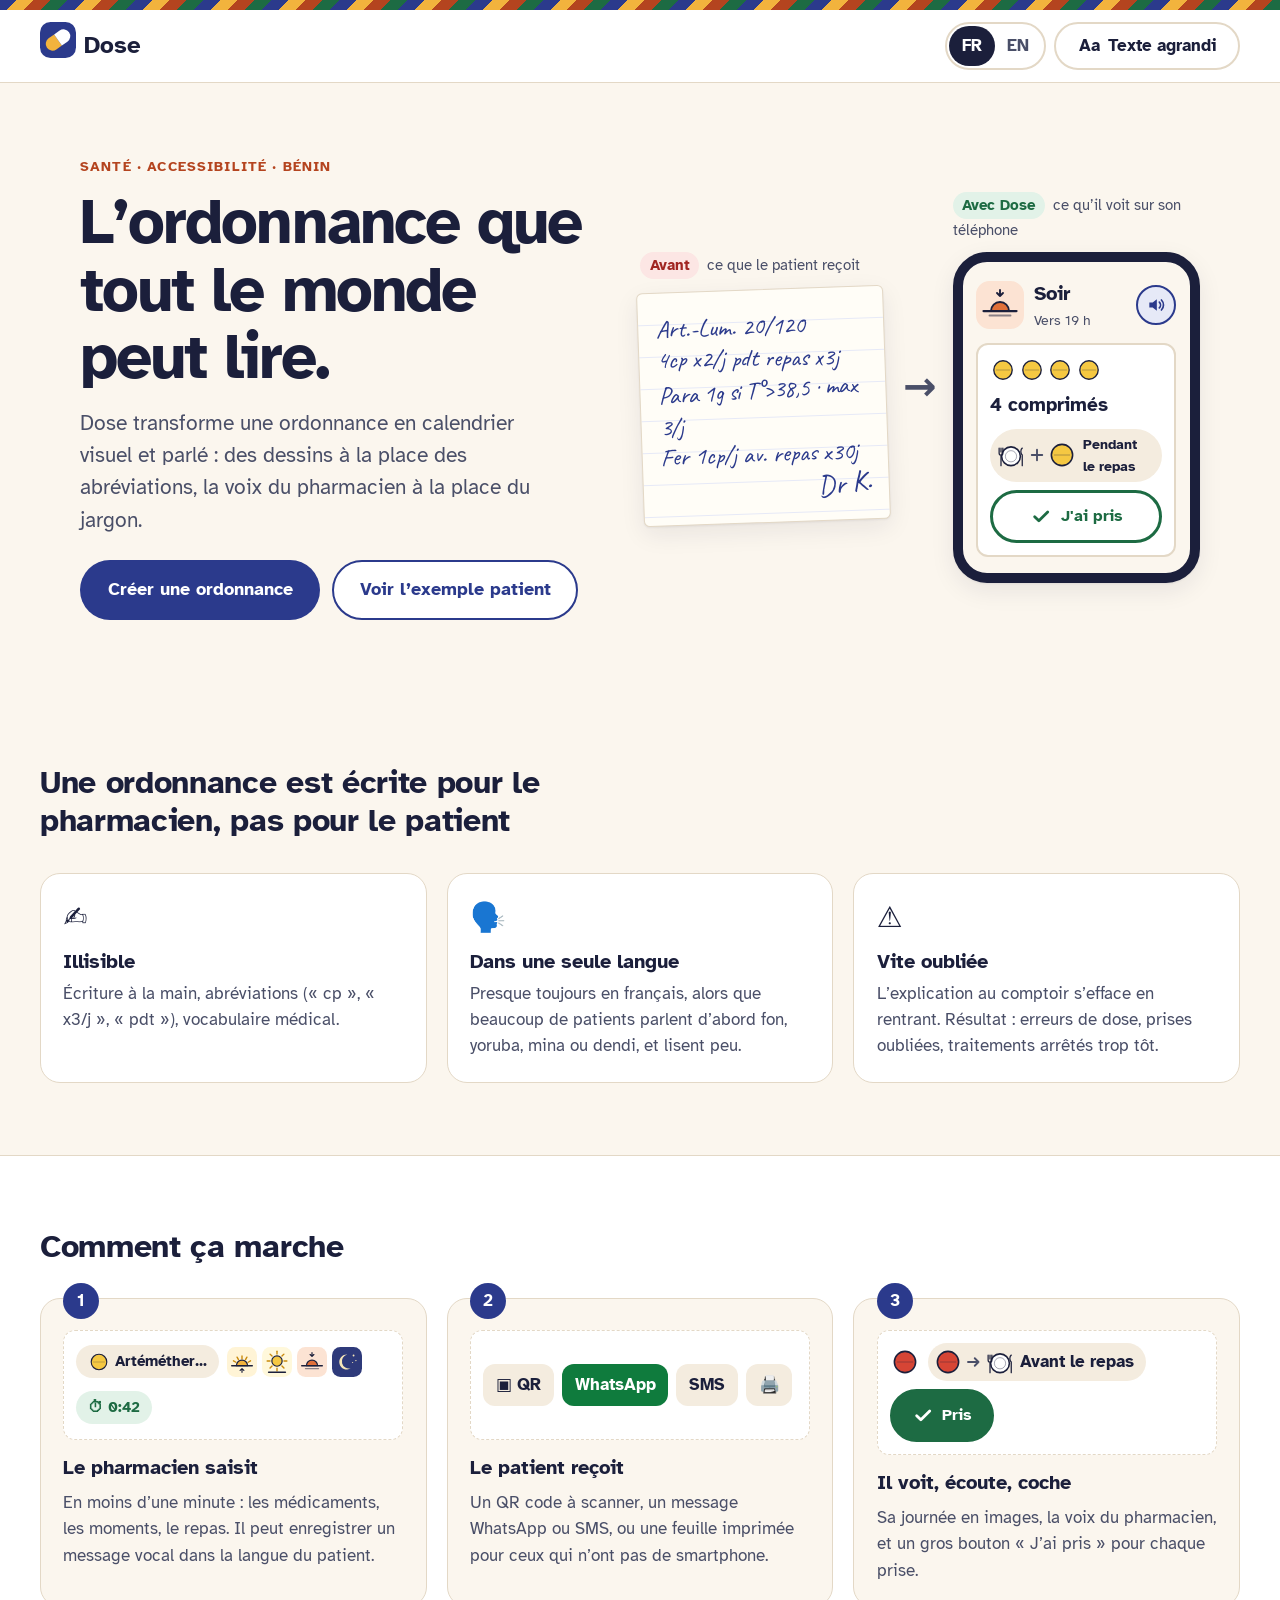
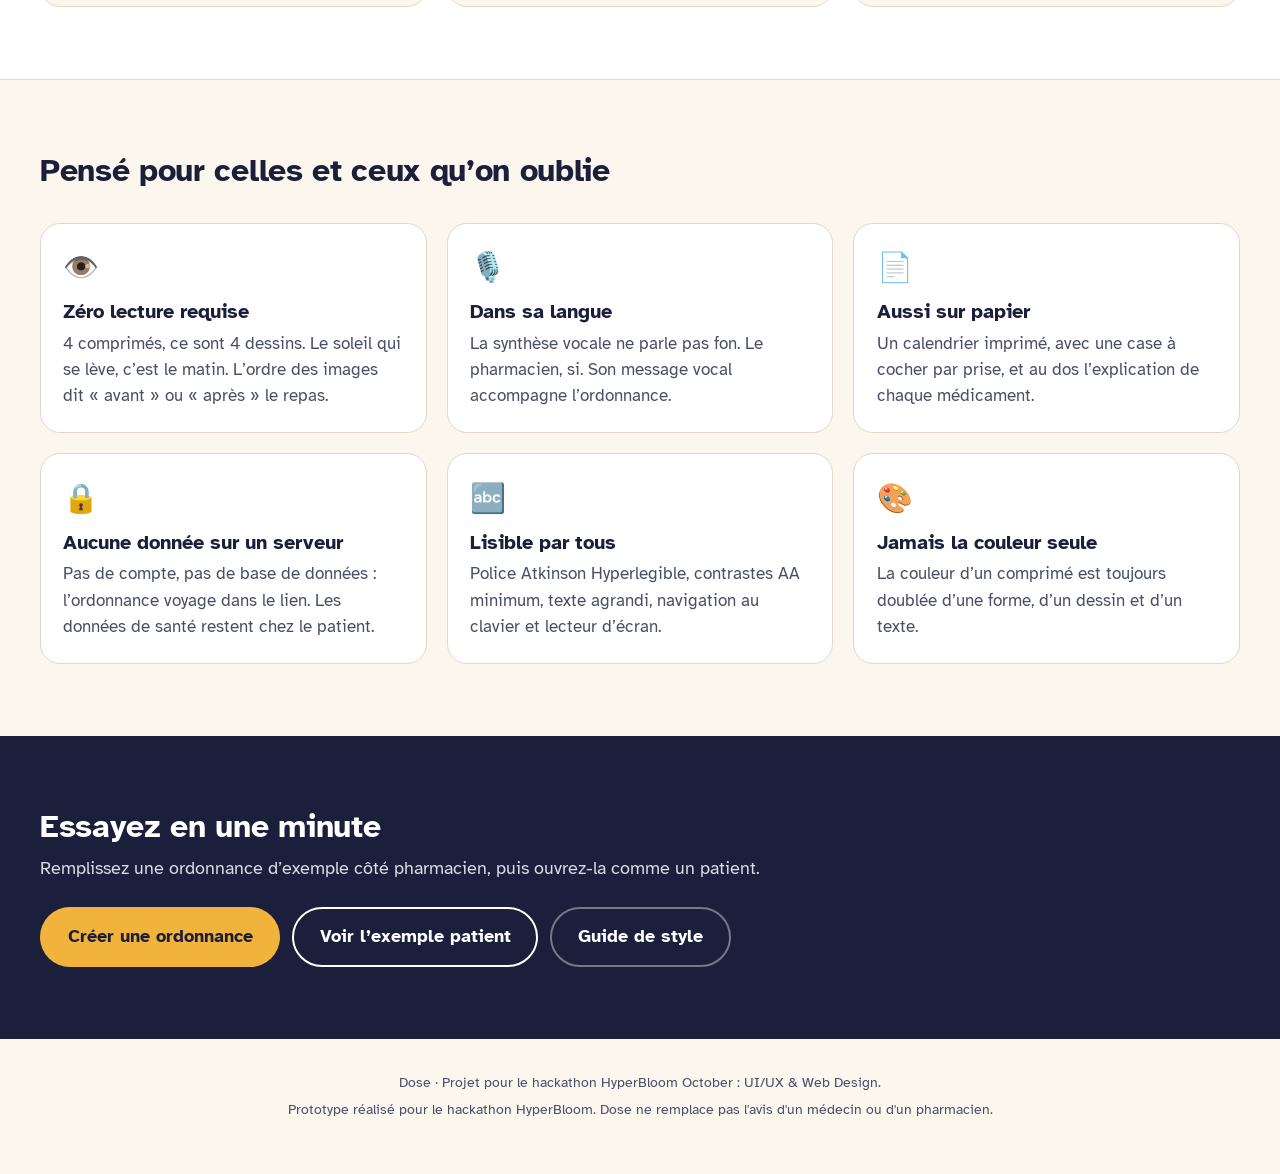
==== index.html @ 03ed873c "Ajoute la feuille papier et la page d'accueil - Feuille A4 paysage : calendrier par moment, une case" ====
<!doctype html>
<html lang="fr">
<head>
  <meta charset="utf-8">
  <meta name="viewport" content="width=device-width, initial-scale=1">
  <title>Dose · L'ordonnance que tout le monde peut lire</title>
  <meta name="description" content="Dose transforme une ordonnance en calendrier visuel et parlé, pour les patients qui lisent peu ou pas le français.">
  <meta property="og:title" content="Dose · L'ordonnance que tout le monde peut lire">
  <meta property="og:description" content="Des images à la place des abréviations, la voix du pharmacien à la place du jargon.">
  <link rel="icon" href="assets/img/favicon.svg" type="image/svg+xml">
  <link rel="preconnect" href="https://fonts.googleapis.com">
  <link rel="preconnect" href="https://fonts.gstatic.com" crossorigin>
  <link href="https://fonts.googleapis.com/css2?family=Atkinson+Hyperlegible:ital,wght@0,400;0,700;1,400&family=Caveat:wght@500&display=swap" rel="stylesheet">
  <link rel="stylesheet" href="assets/css/dose.css">
</head>
<body class="landing">
  <a class="skip-link" href="#main" data-i18n="a11y.skip">Aller au contenu</a>
  <div class="kente" aria-hidden="true"></div>
  <header class="site-header">
    <a class="brand" href="index.html" data-i18n-attr="aria-label:a11y.home"><span data-logo></span><span>Dose</span></a>
    <div class="header-tools" role="group" data-i18n-attr="aria-label:a11y.prefs">
      <div class="segmented" role="group" data-i18n-attr="aria-label:a11y.lang">
        <button type="button" data-set-lang="fr" aria-pressed="true" lang="fr" aria-label="Français">FR</button>
        <button type="button" data-set-lang="en" aria-pressed="false" lang="en" aria-label="English">EN</button>
      </div>
      <button type="button" class="btn btn-ghost" data-action="bigtext" aria-pressed="false">
        <span aria-hidden="true">Aa</span> <span class="hide-sm" data-i18n="a11y.bigtext">Texte agrandi</span>
      </button>
    </div>
  </header>

  <main id="main" tabindex="-1">
    <!-- Hero -->
    <section class="hero">
      <div class="hero-text">
        <p class="eyebrow" data-i18n="l.eyebrow"></p>
        <h1 data-i18n="l.title"></h1>
        <p class="hero-lead" data-i18n="l.lead"></p>
        <div class="cta-row">
          <a class="btn btn-primary btn-lg" href="pharmacien.html" data-i18n="l.ctaPharma"></a>
          <a class="btn btn-secondary btn-lg" href="patient.html" data-i18n="l.ctaPatient"></a>
        </div>
      </div>

      <div class="before-after">
        <figure class="ba ba-before">
          <figcaption><span class="ba-tag ba-tag-before" data-i18n="l.before"></span> <span data-i18n="l.beforeCap"></span></figcaption>
          <div class="scrawl" role="img" data-i18n-attr="aria-label:l.scrawlAlt">
            <p class="hand" aria-hidden="true">
              <span>Art.-Lum. 20/120</span>
              <span>4cp x2/j pdt repas x3j</span>
              <span>Para 1g si T°&gt;38,5 · max 3/j</span>
              <span>Fer 1cp/j av. repas x30j</span>
              <span class="sig">Dr K.</span>
            </p>
          </div>
        </figure>
        <span class="ba-arrow" aria-hidden="true">→</span>
        <figure class="ba ba-after">
          <figcaption><span class="ba-tag ba-tag-after" data-i18n="l.after"></span> <span data-i18n="l.afterCap"></span></figcaption>
          <div class="mini-phone" id="mini-card"></div>
        </figure>
      </div>
    </section>

    <!-- Problème -->
    <section class="band" aria-labelledby="problem-title">
      <div class="band-inner">
        <h2 id="problem-title" data-i18n="l.problemTitle"></h2>
        <div class="cards3">
          <article class="feature">
            <span class="feature-icon" aria-hidden="true">✍️</span>
            <h3 data-i18n="l.p1t"></h3><p data-i18n="l.p1"></p>
          </article>
          <article class="feature">
            <span class="feature-icon" aria-hidden="true">🗣️</span>
            <h3 data-i18n="l.p2t"></h3><p data-i18n="l.p2"></p>
          </article>
          <article class="feature">
            <span class="feature-icon" aria-hidden="true">⚠️</span>
            <h3 data-i18n="l.p3t"></h3><p data-i18n="l.p3"></p>
          </article>
        </div>
      </div>
    </section>

    <!-- Comment ça marche -->
    <section class="band band-alt" aria-labelledby="how-title">
      <div class="band-inner">
        <h2 id="how-title" data-i18n="l.howTitle"></h2>
        <ol class="steps">
          <li class="step">
            <span class="step-badge" aria-hidden="true">1</span>
            <div class="step-visual" id="step1" aria-hidden="true"></div>
            <h3 data-i18n="l.s1t"></h3><p data-i18n="l.s1"></p>
          </li>
          <li class="step">
            <span class="step-badge" aria-hidden="true">2</span>
            <div class="step-visual step-channels" aria-hidden="true"><span>▣ QR</span><span>WhatsApp</span><span>SMS</span><span>🖨️</span></div>
            <h3 data-i18n="l.s2t"></h3><p data-i18n="l.s2"></p>
          </li>
          <li class="step">
            <span class="step-badge" aria-hidden="true">3</span>
            <div class="step-visual" id="step3" aria-hidden="true"></div>
            <h3 data-i18n="l.s3t"></h3><p data-i18n="l.s3"></p>
          </li>
        </ol>
      </div>
    </section>

    <!-- Principes -->
    <section class="band" aria-labelledby="principles-title">
      <div class="band-inner">
        <h2 id="principles-title" data-i18n="l.prTitle"></h2>
        <div class="cards3">
          <article class="feature"><span class="feature-icon" aria-hidden="true">👁️</span><h3 data-i18n="l.pr1t"></h3><p data-i18n="l.pr1"></p></article>
          <article class="feature"><span class="feature-icon" aria-hidden="true">🎙️</span><h3 data-i18n="l.pr2t"></h3><p data-i18n="l.pr2"></p></article>
          <article class="feature"><span class="feature-icon" aria-hidden="true">📄</span><h3 data-i18n="l.pr3t"></h3><p data-i18n="l.pr3"></p></article>
          <article class="feature"><span class="feature-icon" aria-hidden="true">🔒</span><h3 data-i18n="l.pr4t"></h3><p data-i18n="l.pr4"></p></article>
          <article class="feature"><span class="feature-icon" aria-hidden="true">🔤</span><h3 data-i18n="l.pr5t"></h3><p data-i18n="l.pr5"></p></article>
          <article class="feature"><span class="feature-icon" aria-hidden="true">🎨</span><h3 data-i18n="l.pr6t"></h3><p data-i18n="l.pr6"></p></article>
        </div>
      </div>
    </section>

    <!-- Appel final -->
    <section class="band band-cta" aria-labelledby="cta-title">
      <div class="band-inner cta-inner">
        <h2 id="cta-title" data-i18n="l.ctaTitle"></h2>
        <p data-i18n="l.ctaText"></p>
        <div class="cta-row">
          <a class="btn btn-primary btn-lg" href="pharmacien.html" data-i18n="l.ctaPharma"></a>
          <a class="btn btn-secondary btn-lg" href="patient.html" data-i18n="l.ctaPatient"></a>
          <a class="btn btn-ghost btn-lg" href="styleguide.html" data-i18n="l.ctaStyle"></a>
        </div>
      </div>
    </section>
  </main>

  <footer class="landing-footer">
    <p data-i18n="l.footer"></p>
    <p data-i18n="disclaimer"></p>
  </footer>

  <script src="assets/js/core.js"></script>
  <script src="assets/js/catalog.js"></script>
  <script src="assets/js/landing.js"></script>
</body>
</html>
---- assets/css/dose.css ----
/* =========================================================
   Dose — design system
   Atkinson Hyperlegible · contrastes WCAG AA minimum
   ========================================================= */

:root {
  /* Surfaces */
  --bg: #FBF6EE;          /* crème, moins éblouissant que le blanc pur */
  --surface: #FFFFFF;
  --surface-2: #F4ECDF;
  --line: #E3D8C6;

  /* Texte */
  --ink: #1B1F3B;         /* 15.6:1 sur --bg */
  --ink-2: #4A4F68;       /* 7.3:1 sur --bg */

  /* Marque et états */
  --primary: #2B3A8C;     /* indigo, 10:1 sur blanc */
  --primary-hover: #222E70;
  --primary-soft: #E6E9F7;
  --accent: #B4441F;      /* terre cuite, 5.5:1 sur blanc */
  --success: #1D6B43;     /* 6.5:1 sur blanc */
  --success-soft: #E2F2E8;
  --warn: #7A4300;
  --warn-soft: #FFF1D6;
  --danger: #A12622;
  --danger-soft: #FCE6E4;

  /* Moments de la journée (décor uniquement, jamais porteurs de texte) */
  --morning: #F2B33D;
  --noon: #F5C842;
  --evening: #E0703A;
  --night: #2E3A7A;

  /* Forme */
  --radius: 20px;
  --radius-sm: 12px;
  --radius-pill: 999px;
  --shadow: 0 1px 2px rgba(27, 31, 59, .06), 0 8px 24px rgba(27, 31, 59, .08);
  --tap: 48px;            /* cible tactile minimale */

  --font: "Atkinson Hyperlegible", system-ui, -apple-system, "Segoe UI", Roboto, sans-serif;
  --hand: "Caveat", "Comic Sans MS", cursive;

  --kente: repeating-linear-gradient(135deg,
    var(--primary) 0 12px, var(--morning) 12px 24px,
    var(--accent) 24px 36px, var(--success) 36px 48px);
}

html.big-text { font-size: 125%; }

*, *::before, *::after { box-sizing: border-box; }

body {
  margin: 0;
  font-family: var(--font);
  font-size: 1.0625rem;
  line-height: 1.55;
  color: var(--ink);
  background: var(--bg);
  -webkit-font-smoothing: antialiased;
}

h1, h2, h3, h4 { line-height: 1.2; margin: 0 0 .5em; }
h1 { font-size: clamp(2rem, 5vw, 3.25rem); letter-spacing: -.02em; }
h2 { font-size: clamp(1.5rem, 3.2vw, 2rem); letter-spacing: -.01em; }
h3 { font-size: 1.25rem; }
p { margin: 0 0 1em; }
a { color: var(--primary); text-underline-offset: .2em; }
img, svg { max-width: 100%; }

:focus-visible {
  outline: 3px solid var(--ink);
  outline-offset: 3px;
  box-shadow: 0 0 0 7px var(--morning);
  border-radius: 6px;
}

[hidden] { display: none !important; }

.sr-only {
  position: absolute !important; width: 1px; height: 1px; padding: 0; margin: -1px;
  overflow: hidden; clip: rect(0 0 0 0); white-space: nowrap; border: 0;
}

.skip-link {
  position: absolute; left: 1rem; top: -4rem; z-index: 100;
  background: var(--ink); color: #fff; padding: .75rem 1rem; border-radius: var(--radius-sm);
}
.skip-link:focus { top: 1rem; }

.kente { height: 10px; background: var(--kente); }

/* ---------- En-tête ---------- */
.site-header {
  display: flex; align-items: center; justify-content: space-between; gap: 1rem;
  padding: .75rem clamp(1rem, 4vw, 2.5rem);
  background: var(--surface); border-bottom: 1px solid var(--line);
}
.brand {
  display: inline-flex; align-items: center; gap: .5rem;
  font-weight: 700; font-size: 1.5rem; color: var(--ink); text-decoration: none;
}
.brand svg { width: 36px; height: 36px; }
.header-tools { display: flex; align-items: center; gap: .5rem; flex-wrap: wrap; }

/* ---------- Boutons ---------- */
.btn {
  display: inline-flex; align-items: center; justify-content: center; gap: .5rem;
  min-height: var(--tap); padding: .7rem 1.4rem;
  font: inherit; font-weight: 700; line-height: 1.2; text-decoration: none;
  border-radius: var(--radius-pill); border: 2px solid transparent;
  cursor: pointer; transition: background-color .15s, transform .1s;
}
.btn:active { transform: translateY(1px); }
.btn[disabled] { opacity: .55; cursor: not-allowed; }
.btn-primary { background: var(--primary); color: #fff; }
.btn-primary:hover { background: var(--primary-hover); }
.btn-secondary { background: var(--surface); color: var(--primary); border-color: var(--primary); }
.btn-secondary:hover { background: var(--primary-soft); }
.btn-ghost { background: transparent; color: var(--ink); border-color: var(--line); }
.btn-ghost:hover { background: var(--surface-2); }
.btn-ghost[aria-pressed="true"] { background: var(--ink); color: #fff; border-color: var(--ink); }
.btn-lg { min-height: 60px; font-size: 1.125rem; padding: .9rem 1.6rem; }

/* Bouton « J'ai pris » */
.take {
  min-height: 60px; min-width: 9rem; padding: .7rem 1.2rem;
  font: inherit; font-weight: 700; font-size: 1.125rem;
  border-radius: var(--radius-pill); cursor: pointer;
  color: var(--success); background: var(--surface); border: 3px solid var(--success);
  display: inline-flex; align-items: center; justify-content: center; gap: .5rem;
}
.take:hover { background: var(--success-soft); }
.take[aria-pressed="true"] { background: var(--success); color: #fff; }
.take .check { width: 1.4em; height: 1.4em; }

/* Bouton écouter */
.listen {
  width: var(--tap); height: var(--tap); flex: none;
  display: inline-grid; place-items: center;
  border-radius: 50%; border: 2px solid var(--primary);
  background: var(--primary-soft); color: var(--primary); cursor: pointer;
}
.listen svg { width: 24px; height: 24px; }
.listen[aria-pressed="true"] { background: var(--primary); color: #fff; }

/* Segmenté FR / EN */
.segmented { display: inline-flex; border: 2px solid var(--line); border-radius: var(--radius-pill); padding: 2px; }
.segmented button {
  min-height: 40px; min-width: 44px; padding: 0 .8rem; font: inherit; font-weight: 700;
  border: 0; background: transparent; color: var(--ink-2); border-radius: var(--radius-pill); cursor: pointer;
}
.segmented button[aria-pressed="true"] { background: var(--ink); color: #fff; }

/* ---------- Cartes ---------- */
.card {
  background: var(--surface); border: 1px solid var(--line);
  border-radius: var(--radius); box-shadow: var(--shadow); padding: 1.25rem;
}

/* ---------- Pictogrammes ---------- */
.pill { display: block; flex: none; }
.pill-row { display: flex; flex-wrap: wrap; align-items: center; gap: .15rem; }
.pill-count {
  font-weight: 700; font-size: 1.25rem; margin-left: .35rem;
  background: var(--surface-2); border-radius: var(--radius-pill); padding: .1rem .6rem;
}

.moment-icon { display: block; flex: none; }

.meal-seq {
  display: inline-flex; align-items: center; gap: .35rem;
  background: var(--surface-2); border-radius: var(--radius-pill);
  padding: .25rem .75rem .25rem .35rem; font-weight: 700; color: var(--ink);
}
.meal-seq.no-seq { padding-left: .75rem; }
.meal-seq { max-width: 100%; }
.meal-seq .seq { display: inline-flex; align-items: center; gap: .1rem; }
.meal-seq svg { width: 30px; height: 30px; flex: none; }
.meal-seq .seq { flex: none; }
.meal-seq .arrow { width: 18px !important; height: 18px !important; color: var(--ink-2); }

/* Carte de prise (aperçu des composants) */
.dose {
  display: grid; grid-template-columns: auto 1fr auto; align-items: center; gap: 1rem;
  padding: 1rem; border-radius: var(--radius-sm); background: var(--surface);
  border: 2px solid var(--line);
}
.dose.is-taken { border-color: var(--success); background: var(--success-soft); }
.dose-qty { font-size: 1.375rem; font-weight: 700; margin: 0; }
.dose-name { margin: 0 0 .4rem; color: var(--ink-2); }
.dose-name strong { color: var(--ink); }
@media (max-width: 560px) {
  .dose { grid-template-columns: auto 1fr; gap: .75rem; }
  .dose > .take, .dose > .prn-actions { grid-column: 1 / -1; }
  .take { width: 100%; }
  .dose-visual { width: 72px; }
  .dose-visual .pill { width: 33px; height: 33px; }
}

.moment-head { display: flex; align-items: center; gap: .9rem; margin-bottom: 1rem; }
.moment-head h3 { margin: 0; font-size: 1.5rem; }
.moment-head p { margin: 0; color: var(--ink-2); }
.moment-head .listen { margin-left: auto; }

/* ---------- Mouvement ---------- */
@media (prefers-reduced-motion: reduce) {
  *, *::before, *::after { animation: none !important; transition: none !important; scroll-behavior: auto !important; }
}

/* =========================================================
   Guide de style
   ========================================================= */
.sg main { max-width: 1100px; margin: 0 auto; padding: 2rem clamp(1rem, 4vw, 2.5rem) 4rem; }
.sg section { margin-top: 3rem; }
.sg .lead { font-size: 1.2rem; color: var(--ink-2); max-width: 60ch; }
.sg .section-intro { color: var(--ink-2); max-width: 65ch; }
.sg-grid { display: grid; gap: 1rem; grid-template-columns: repeat(auto-fill, minmax(170px, 1fr)); }
.swatch { border-radius: var(--radius-sm); overflow: hidden; border: 1px solid var(--line); background: var(--surface); }
.swatch-color { height: 84px; display: flex; align-items: flex-end; padding: .5rem .75rem; font-weight: 700; }
.swatch-meta { padding: .6rem .75rem; font-size: .9rem; }
.swatch-meta code { font-size: .85rem; }
.badge-aa { display: inline-block; font-size: .75rem; font-weight: 700; padding: .05rem .45rem; border-radius: 6px; background: var(--success-soft); color: var(--success); }
.badge-deco { background: var(--surface-2); color: var(--ink-2); }
.type-specimen p { margin: .25rem 0 1rem; }
.type-specimen .label { font-size: .85rem; color: var(--ink-2); text-transform: uppercase; letter-spacing: .06em; font-weight: 700; }
.tile {
  background: var(--surface); border: 1px solid var(--line); border-radius: var(--radius-sm);
  padding: 1rem; display: flex; flex-direction: column; align-items: center; gap: .5rem; text-align: center;
}
.tile small { color: var(--ink-2); }
.row { display: flex; flex-wrap: wrap; gap: 1rem; align-items: center; }
.stack { display: grid; gap: 1rem; }
.do-dont { display: grid; gap: 1rem; grid-template-columns: repeat(auto-fit, minmax(260px, 1fr)); }
.do-dont .tile { align-items: flex-start; text-align: left; }
.tag-do { color: var(--success); font-weight: 700; }
.tag-dont { color: var(--danger); font-weight: 700; }
.sg footer { text-align: center; color: var(--ink-2); padding: 2rem 1rem; border-top: 1px solid var(--line); }

/* =========================================================
   Vue patient
   ========================================================= */
.patient main { max-width: 680px; margin: 0 auto; padding: 1.25rem 1rem 3rem; }
.patient main:focus { outline: none; }
.hide-sm { }
@media (max-width: 480px) { .hide-sm { display: none; } }

.icon-btn {
  width: var(--tap); height: var(--tap); flex: none; display: inline-grid; place-items: center;
  border-radius: 50%; border: 2px solid var(--line); background: var(--surface); color: var(--ink); cursor: pointer;
}
.icon-btn svg { width: 22px; height: 22px; }
.icon-btn:hover { background: var(--surface-2); }
.btn svg { width: 1.3em; height: 1.3em; flex: none; }

.demo-banner {
  display: flex; flex-wrap: wrap; gap: .25rem .75rem; align-items: center; justify-content: space-between;
  background: var(--primary-soft); color: var(--primary); border-radius: var(--radius-sm);
  padding: .6rem 1rem; font-weight: 700; margin-bottom: 1.25rem;
}

/* Bonjour */
.hello { margin-bottom: 1.25rem; }
.hello-date { color: var(--ink-2); margin: 0 0 .25rem; }
.hello-date::first-letter { text-transform: uppercase; }
.hello h1 { margin-bottom: .25rem; }
.hello-from { color: var(--ink-2); margin-bottom: 1rem; }
.day-progress { display: flex; align-items: center; gap: .75rem; margin-bottom: 1rem; font-weight: 700; }
.day-label { white-space: nowrap; }
.day-bar { flex: 1; height: 12px; background: var(--surface-2); border-radius: var(--radius-pill); overflow: hidden; border: 1px solid var(--line); }
.day-bar span { display: block; height: 100%; background: var(--primary); border-radius: var(--radius-pill); }
.hello-actions { display: flex; flex-wrap: wrap; gap: .75rem; }
.hello-actions .btn { flex: 1 1 240px; }

/* Statut du moment */
.status-stack { display: grid; gap: .75rem; margin-bottom: 1.5rem; }
.status {
  display: flex; gap: 1rem; align-items: flex-start;
  border-radius: var(--radius); padding: 1.1rem 1.25rem; border: 2px solid var(--line); background: var(--surface);
}
.status p { margin: 0 0 .5rem; }
.status p:last-child { margin-bottom: 0; }
.status-title { font-size: 1.25rem; font-weight: 700; margin: 0 0 .35rem; }
.status-kicker { font-weight: 700; color: var(--primary); text-transform: uppercase; letter-spacing: .06em; font-size: .85rem; }
.status-hint { display: block; font-size: 1rem; font-weight: 400; color: var(--ink-2); margin-top: .2rem; }
.status-next { border-color: var(--primary); background: var(--primary-soft); }
.status-next .btn { margin-top: .5rem; }
.status-warn { border-color: #C98A0C; background: var(--warn-soft); color: var(--warn); }
.status-warn .status-title { color: var(--ink); }
.status-done { border-color: var(--success); background: var(--success-soft); }
.status-done .status-title { color: var(--success); }
.status-done::before {
  content: ""; flex: none; width: 44px; height: 44px; border-radius: 50%;
  background: var(--success) url("data:image/svg+xml,%3Csvg xmlns='http://www.w3.org/2000/svg' viewBox='0 0 24 24'%3E%3Cpath d='M5 12.5l4.5 4.5L19 7.5' fill='none' stroke='white' stroke-width='3' stroke-linecap='round' stroke-linejoin='round'/%3E%3C/svg%3E") center / 60% no-repeat;
  animation: pop .4s ease-out;
}
@keyframes pop { 0% { transform: scale(.4); } 70% { transform: scale(1.15); } 100% { transform: scale(1); } }

/* Moments */
.moment {
  background: var(--surface); border: 1px solid var(--line); border-radius: var(--radius);
  box-shadow: var(--shadow); padding: 1.1rem; margin-bottom: 1.25rem;
  border-top: 8px solid var(--moment-color, var(--line));
  scroll-margin-top: 1rem;
}
.moment-morning { --moment-color: var(--morning); }
.moment-noon { --moment-color: var(--noon); }
.moment-evening { --moment-color: var(--evening); }
.moment-night { --moment-color: var(--night); }
.moment-prn { --moment-color: var(--ink-2); }
.moment.is-next { outline: 3px solid var(--primary); outline-offset: 2px; }
.moment-head h2 { margin: 0; font-size: 1.5rem; }
.now-badge {
  display: inline-block; margin: 0 0 .25rem !important; padding: .1rem .6rem; border-radius: var(--radius-pill);
  background: var(--primary); color: #fff !important; font-size: .85rem; font-weight: 700;
}
.prn-icon {
  width: 64px; height: 64px; flex: none; display: grid; place-items: center; border-radius: 18px;
  background: var(--surface-2); font-size: 2rem; font-weight: 700; color: var(--ink-2);
}

.doses { list-style: none; margin: 0; padding: 0; display: grid; gap: .75rem; }
.dose { align-items: start; }
.dose-visual { padding-top: .25rem; width: 88px; }
.dose-visual .pill-row { gap: 4px; }
.dose-visual .pill-row .pill-count { margin: .25rem 0 0; }
.dose-body { min-width: 0; }
.dose-meta { display: flex; flex-wrap: wrap; gap: .5rem; align-items: center; margin-bottom: .5rem; }
.dose-note { margin: 0 0 .5rem; padding: .5rem .75rem; background: var(--warn-soft); border-radius: var(--radius-sm); font-weight: 700; }
.dose > .take, .prn-actions { align-self: center; }
.dose.is-taken .dose-qty, .dose.is-taken .dose-name { opacity: .75; }

.chip {
  display: inline-flex; align-items: center; padding: .3rem .75rem; border-radius: var(--radius-pill);
  background: var(--surface-2); font-weight: 700; font-size: .95rem;
}
.chip-accent { background: var(--accent); color: #fff; }

.info-btn {
  display: inline-flex; align-items: center; gap: .4rem; min-height: 44px; padding: 0 .25rem;
  background: none; border: 0; font: inherit; font-weight: 700; color: var(--primary);
  text-decoration: underline; text-underline-offset: .2em; cursor: pointer; text-align: left;
}
.info-btn svg { width: 22px; height: 22px; flex: none; }

/* Si besoin */
.prn-actions { display: grid; gap: .5rem; }
.prn-count { display: flex; align-items: center; gap: .6rem; font-weight: 700; margin: 0 0 .5rem; }
.dots { display: inline-flex; gap: .3rem; }
.dot { width: 16px; height: 16px; border-radius: 50%; border: 2px solid var(--ink-2); }
.dot.on { background: var(--ink); border-color: var(--ink); }
.prn-limit { margin: 0 0 .5rem; padding: .5rem .75rem; border-radius: var(--radius-sm); background: var(--danger-soft); color: var(--danger); font-weight: 700; }

.call-card {
  display: flex; align-items: center; gap: 1rem; padding: 1rem 1.25rem; border-radius: var(--radius);
  background: var(--surface); border: 2px solid var(--primary); color: var(--ink); text-decoration: none;
}
.call-card svg { width: 32px; height: 32px; color: var(--primary); flex: none; }

.empty { text-align: center; color: var(--ink-2); padding: 3rem 1rem; }
.empty svg { margin: 0 auto 1rem; }

.patient-footer { max-width: 680px; margin: 0 auto; padding: 1.5rem 1rem 2.5rem; color: var(--ink-2); font-size: .9rem; text-align: center; }

/* Fiche médicament (boîte de dialogue) */
.sheet {
  width: min(640px, calc(100% - 1.5rem)); max-height: calc(100% - 1.5rem);
  border: 0; border-radius: var(--radius); padding: 1.25rem; color: var(--ink); background: var(--bg);
  box-shadow: 0 20px 60px rgba(27, 31, 59, .35);
}
.sheet::backdrop { background: rgba(27, 31, 59, .55); }
.sheet-head { display: flex; align-items: flex-start; gap: .9rem; margin-bottom: 1rem; }
.sheet-head > div { flex: 1; }
.sheet-head h2 { margin: 0; font-size: 1.5rem; }
.sheet-strength { font-weight: 400; color: var(--ink-2); font-size: 1.1rem; }
.sheet-for { margin: .25rem 0 0; font-weight: 700; color: var(--primary); }
.fiche { display: grid; gap: .75rem; margin-top: 1rem; }
.fiche-block { background: var(--surface); border: 1px solid var(--line); border-radius: var(--radius-sm); padding: .9rem 1rem; }
.fiche-block h3 { display: flex; align-items: center; gap: .5rem; font-size: 1.1rem; margin: 0 0 .4rem; }
.fiche-icon { font-size: 1.4rem; }
.fiche-block ul { margin: 0; padding-left: 1.25rem; }
.fiche-block li + li { margin-top: .3rem; }
.fiche-alert { background: var(--danger-soft); border-color: #E7B4B0; }
.fiche-alert h3 { color: var(--danger); }
.fiche-how { background: var(--success-soft); border-color: #B9DCC6; }
.sheet-source { margin: 1rem 0 0; font-size: .9rem; color: var(--ink-2); }

/* Aperçu intégré (vue pharmacien) */
.embed .site-header, .embed .kente, .embed .patient-footer, .embed .skip-link { display: none; }
.embed main { padding: 1rem .85rem 2rem; }
.embed .hello h1 { font-size: 2rem; }

/* =========================================================
   Vue pharmacien
   ========================================================= */
.brand-tag {
  font-size: .8rem; font-weight: 700; text-transform: uppercase; letter-spacing: .06em;
  background: var(--primary-soft); color: var(--primary); padding: .15rem .55rem; border-radius: var(--radius-pill);
}
.pharma-layout {
  max-width: 1320px; margin: 0 auto; padding: 1.5rem clamp(1rem, 3vw, 2rem) 5rem;
  display: grid; grid-template-columns: minmax(0, 1fr) 400px; gap: 2rem; align-items: start;
}
.pharma-layout:focus { outline: none; }
.page-head { display: flex; flex-wrap: wrap; justify-content: space-between; gap: 1rem; align-items: flex-end; margin-bottom: 1.25rem; }
.page-head h1 { font-size: clamp(1.75rem, 4vw, 2.5rem); margin-bottom: .25rem; }
.page-head .lead { color: var(--ink-2); margin: 0; max-width: 55ch; }
.page-head-actions { display: flex; flex-wrap: wrap; gap: .5rem; }

.form-section { margin-bottom: 1.25rem; }
.form-section h2 { display: flex; align-items: center; gap: .6rem; font-size: 1.35rem; margin-bottom: 1rem; }
.step-num {
  width: 34px; height: 34px; flex: none; display: inline-grid; place-items: center; border-radius: 50%;
  background: var(--ink); color: #fff; font-size: 1rem;
}
.optional { font-size: .9rem; font-weight: 400; color: var(--ink-2); }
.grid2 { display: grid; gap: 1rem; grid-template-columns: repeat(auto-fit, minmax(220px, 1fr)); }
.grid3 { display: grid; gap: 1rem; grid-template-columns: repeat(auto-fit, minmax(190px, 1fr)); }

/* Champs */
.field { display: grid; gap: .35rem; margin-bottom: 1rem; align-content: start; }
.field label, .field .label, .fs legend { font-weight: 700; }
.field input, .field select, .field textarea {
  font: inherit; color: var(--ink); background: var(--surface);
  min-height: var(--tap); padding: .6rem .85rem; width: 100%;
  border: 2px solid #B9AE9C; border-radius: var(--radius-sm);
}
.field textarea { resize: vertical; min-height: 4.5rem; }
.field input:focus-visible, .field select:focus-visible, .field textarea:focus-visible { border-color: var(--primary); }
.field [aria-invalid="true"] { border-color: var(--danger); background: var(--danger-soft); }
.field-inline { grid-template-columns: 1fr 6rem; align-items: center; max-width: 26rem; margin: .5rem 0 0; }
.field-error { margin: 0; color: var(--danger); font-weight: 700; }
.field-error::before { content: "⚠ "; }
.hint { color: var(--ink-2); margin: 0 0 .5rem; }
.hint-small { font-size: .9rem; }
.hint-strong { color: var(--ink); font-weight: 700; }
.hint-voice { background: var(--warn-soft); color: var(--warn); padding: .6rem .85rem; border-radius: var(--radius-sm); font-weight: 700; }

.fs { border: 0; padding: 0; margin: 0 0 1rem; min-width: 0; }
.fs legend { padding: 0; margin-bottom: .5rem; }

/* Ajout */
.add-row { display: flex; gap: .75rem; align-items: flex-end; flex-wrap: wrap; }
.add-field { flex: 1 1 260px; margin-bottom: 0; }
.quick { display: flex; flex-wrap: wrap; align-items: center; gap: .5rem; margin: 1rem 0; }
.quick-label { font-weight: 700; color: var(--ink-2); }
.quick-list { display: flex; flex-wrap: wrap; gap: .5rem; }
.quick-btn {
  display: inline-flex; align-items: center; gap: .4rem; min-height: 44px; padding: .3rem .85rem .3rem .45rem;
  font: inherit; font-weight: 700; background: var(--surface-2); color: var(--ink);
  border: 2px solid transparent; border-radius: var(--radius-pill); cursor: pointer;
}
.quick-btn:hover { border-color: var(--primary); }
.empty-meds { color: var(--ink-2); padding: 1.25rem; text-align: center; border: 2px dashed var(--line); border-radius: var(--radius-sm); margin: 0; }
.empty-meds[hidden] { display: none; }

/* Carte médicament */
.med-list { list-style: none; margin: 0; padding: 0; display: grid; gap: 1rem; }
.med-card { border: 2px solid var(--line); border-radius: var(--radius); padding: 1rem 1.1rem .25rem; background: var(--bg); }
.med-head { display: flex; align-items: center; gap: .75rem; margin-bottom: 1rem; }
.med-pill { min-width: 40px; }
.med-summary { margin: -.5rem 0 1rem; color: var(--ink-2); font-weight: 700; }
.med-card.is-collapsed { padding-bottom: 1rem; }
.med-card.is-collapsed .med-summary { margin-bottom: 0; }
.med-actions { display: flex; flex-wrap: wrap; gap: .4rem; }
.btn-edit[aria-expanded="true"] { background: var(--ink); color: #fff; border-color: var(--ink); }
.med-title { flex: 1; margin: 0; font-size: 1.15rem; display: grid; }
.med-num { font-size: .8rem; text-transform: uppercase; letter-spacing: .06em; color: var(--ink-2); }
.btn-sm { min-height: 40px; padding: .35rem .8rem; font-size: .95rem; }

.tiles { display: flex; flex-wrap: wrap; gap: .5rem; }
.tile-radio { position: relative; }
.tile-radio input { position: absolute; opacity: 0; inset: 0; margin: 0; cursor: pointer; }
.tile-face {
  display: inline-flex; align-items: center; gap: .45rem; min-height: var(--tap); padding: .35rem .8rem .35rem .5rem;
  border: 2px solid var(--line); border-radius: var(--radius-sm); background: var(--surface); font-weight: 700; cursor: pointer;
}
.tile-label { font-size: .95rem; }
.tile-radio input:checked + .tile-face { border-color: var(--primary); background: var(--primary-soft); box-shadow: inset 0 0 0 1px var(--primary); }
.tile-radio input:focus-visible + .tile-face { outline: 3px solid var(--ink); outline-offset: 3px; box-shadow: 0 0 0 7px var(--morning); }
.tiles-meal .tile-face { padding: .25rem; background: var(--surface-2); }
.tiles-meal .meal-seq { background: transparent; }

.swatches { display: flex; flex-wrap: wrap; gap: .4rem; }
.swatch-radio { position: relative; width: var(--tap); height: var(--tap); display: grid; place-items: center; }
.swatch-radio input { position: absolute; opacity: 0; inset: 0; margin: 0; cursor: pointer; }
.swatch-dot { width: 34px; height: 34px; border-radius: 50%; background: var(--c); border: 2px solid var(--ink); pointer-events: none; }
.swatch-radio input:checked + .swatch-dot { box-shadow: 0 0 0 3px var(--bg), 0 0 0 6px var(--primary); }
.swatch-radio input:checked + .swatch-dot::after {
  content: ""; display: block; width: 100%; height: 100%;
  background: url("data:image/svg+xml,%3Csvg xmlns='http://www.w3.org/2000/svg' viewBox='0 0 24 24'%3E%3Cpath d='M6 12.5l4 4L18 8' fill='none' stroke='%231B1F3B' stroke-width='3' stroke-linecap='round' stroke-linejoin='round'/%3E%3C/svg%3E") center / 60% no-repeat;
}
.swatch-radio input:focus-visible + .swatch-dot { outline: 3px solid var(--ink); outline-offset: 5px; }

.stepper { display: inline-flex; align-items: center; gap: .5rem; }
.stepper .icon-btn { font-size: 1.5rem; font-weight: 700; border-color: var(--primary); color: var(--primary); }
.stepper output { min-width: 8.5rem; text-align: center; font-weight: 700; font-size: 1.1rem; }

.moment-toggles { display: grid; grid-template-columns: repeat(4, minmax(0, 1fr)); gap: .5rem; margin-bottom: .75rem; }
.moment-toggles[hidden] { display: none; }
.moment-toggle {
  display: grid; justify-items: center; gap: .25rem; padding: .5rem .25rem; min-height: 84px;
  font: inherit; font-weight: 700; color: var(--ink); background: var(--surface);
  border: 2px solid var(--line); border-radius: var(--radius-sm); cursor: pointer; position: relative;
}
.moment-toggle[aria-pressed="true"] { border-color: var(--primary); background: var(--primary-soft); box-shadow: inset 0 0 0 1px var(--primary); }
.moment-toggle[aria-pressed="true"]::after {
  content: ""; position: absolute; top: 6px; right: 6px; width: 20px; height: 20px; border-radius: 50%;
  background: var(--primary) url("data:image/svg+xml,%3Csvg xmlns='http://www.w3.org/2000/svg' viewBox='0 0 24 24'%3E%3Cpath d='M6 12.5l4 4L18 8' fill='none' stroke='white' stroke-width='3.5' stroke-linecap='round' stroke-linejoin='round'/%3E%3C/svg%3E") center / 70% no-repeat;
}
@media (max-width: 420px) { .moment-toggles { grid-template-columns: repeat(2, minmax(0, 1fr)); } }

.check-row { display: flex; align-items: center; gap: .6rem; min-height: var(--tap); font-weight: 700; cursor: pointer; }
.check-row input { width: 24px; height: 24px; accent-color: var(--primary); flex: none; }
.check-row svg { width: 20px; height: 20px; vertical-align: -4px; color: var(--primary); }
.fiche-opts { border-top: 1px dashed var(--line); padding-top: .5rem; margin-bottom: .75rem; }

/* Voix */
.voice { display: flex; flex-wrap: wrap; align-items: center; gap: .75rem; margin-bottom: .5rem; }
.voice audio { max-width: 100%; }
.btn-rec { background: var(--surface); color: var(--danger); border-color: var(--danger); }
.btn-rec:hover { background: var(--danger-soft); }
.btn-rec.is-recording { background: var(--danger); color: #fff; }
.rec-dot { width: 14px; height: 14px; border-radius: 50%; background: currentColor; }
.is-recording .rec-dot { animation: blink 1s infinite; }
@keyframes blink { 50% { opacity: .2; } }
.rec-bar { flex: 1 1 160px; height: 10px; background: var(--surface-2); border-radius: var(--radius-pill); overflow: hidden; }
.rec-bar span { display: block; height: 100%; background: var(--danger); }

/* Erreurs */
.error-summary {
  border: 3px solid var(--danger); background: var(--danger-soft); border-radius: var(--radius-sm);
  padding: 1rem 1.25rem; margin-bottom: 1.25rem;
}
.error-summary p { margin: 0 0 .5rem; color: var(--danger); }
.error-summary ul { margin: 0; padding-left: 1.25rem; }
.error-summary a { color: var(--danger); font-weight: 700; }

.generate-row { display: grid; gap: .5rem; justify-items: start; margin: 1.5rem 0; }

/* Résultat */
.result { border: 3px solid var(--success); scroll-margin-top: 1rem; }
.result:focus { outline: none; }
.result.is-stale { border-color: #C98A0C; }
.result-head { display: flex; align-items: center; gap: 1rem; margin-bottom: 1rem; }
.result-head h2 { margin: 0; }
.result-check { width: 52px; height: 52px; flex: none; border-radius: 50%; background: var(--success); color: #fff; display: grid; place-items: center; }
.result-check svg { width: 30px; height: 30px; }
.result-time { margin: 0; color: var(--success); font-weight: 700; }
.result.is-stale .result-check { background: #C98A0C; }
.stale-note { background: var(--warn-soft); color: var(--warn); font-weight: 700; padding: .6rem .85rem; border-radius: var(--radius-sm); }
.result-body { display: grid; grid-template-columns: auto 1fr; gap: 1.5rem; align-items: start; }
@media (max-width: 640px) { .result-body { grid-template-columns: 1fr; } }
.qr { margin: 0; text-align: center; max-width: 260px; }
.qr-code { background: #fff; padding: .5rem; border-radius: var(--radius-sm); border: 1px solid var(--line); }
.qr-code svg { width: 100%; height: auto; display: block; }
.qr figcaption { color: var(--ink-2); font-size: .9rem; margin-top: .5rem; }
.share { display: grid; gap: .6rem; }
.share .field { margin: 0; }
.share input { font-size: .85rem; }
.btn-whatsapp { background: #0F7B3D; color: #fff; }
.btn-whatsapp:hover { background: #0B6332; }

/* Aperçu */
.preview { position: sticky; top: 1rem; }
.preview-head { display: flex; align-items: center; justify-content: space-between; margin-bottom: .75rem; }
.preview-head h2 { font-size: 1.1rem; margin: 0; text-transform: uppercase; letter-spacing: .06em; color: var(--ink-2); }
.preview-close { display: none; }
.phone {
  width: 100%; max-width: 390px; aspect-ratio: 9 / 18.5; max-height: calc(100vh - 6rem);
  border: 12px solid var(--ink); border-radius: 46px; overflow: hidden; background: var(--bg);
  box-shadow: var(--shadow); margin: 0 auto;
}
.phone iframe { width: 100%; height: 100%; border: 0; display: block; }
.preview-fab { display: none; }

@media (max-width: 1000px) {
  .pharma-layout { grid-template-columns: 1fr; }
  .preview {
    display: none; position: fixed; inset: 0; z-index: 50; padding: 1rem;
    background: rgba(27, 31, 59, .92); overflow: auto;
  }
  .preview.is-open { display: block; }
  .preview-head h2 { color: #fff; }
  .preview-close { display: inline-grid; }
  .phone { max-height: calc(100vh - 6rem); }
  .preview-fab {
    display: inline-flex; position: fixed; right: 1rem; bottom: 1rem; z-index: 40;
    box-shadow: 0 6px 20px rgba(27, 31, 59, .3);
  }
}

/* =========================================================
   Feuille papier
   ========================================================= */
.print-btn { width: 100%; margin-top: 1.25rem; }
.print-only { display: none; }

@media print {
  @page { size: A4 landscape; margin: 9mm; }
  html, body { background: #fff !important; font-size: 10.5pt; }
  body > *:not(#print-sheet) { display: none !important; }
  #print-sheet { display: block !important; color: #000; }
  * { -webkit-print-color-adjust: exact; print-color-adjust: exact; }
}
.ps-page { page-break-after: always; break-after: page; }
.ps-page:last-child { page-break-after: auto; break-after: auto; }
.ps-head { display: flex; align-items: center; gap: 6mm; border-bottom: 2px solid #1B1F3B; padding-bottom: 3mm; margin-bottom: 3mm; }
.ps-brand { display: flex; align-items: center; gap: 2mm; font-weight: 700; font-size: 14pt; }
.ps-brand svg { width: 9mm; height: 9mm; }
.ps-head h1 { font-size: 16pt; margin: 0; flex: 1; }
.ps-meta { display: flex; gap: 6mm; margin: 0; }
.ps-meta dt { font-size: 8pt; text-transform: uppercase; letter-spacing: .05em; color: #4A4F68; }
.ps-meta dd { margin: 0; font-weight: 700; }
.ps-howto { display: flex; align-items: center; gap: 2mm; margin: 0 0 3mm; font-weight: 700; }
.ps-na-key { display: inline-block; width: 5mm; height: 5mm; margin-left: 4mm; background: repeating-linear-gradient(135deg, #ddd 0 1.5px, #fff 1.5px 4px); border: 1px solid #bbb; }
.ps-table { width: 100%; border-collapse: collapse; table-layout: fixed; }
.ps-table th, .ps-table td { border: 1px solid #9A9384; padding: 1mm; text-align: center; vertical-align: middle; }
.ps-table thead th { font-size: 9pt; background: #F4ECDF; }
.ps-table thead small { font-weight: 400; }
.ps-medcol { width: 78mm; }
.ps-med { text-align: left !important; font-weight: 400; display: table-cell; }
.ps-med .ps-pills { display: inline-block; vertical-align: middle; width: 16mm; }
.ps-med .ps-pills .pill-row { gap: 1px; }
.ps-med .ps-text { display: inline-block; vertical-align: middle; width: calc(100% - 18mm); font-size: 9.5pt; line-height: 1.3; }
.ps-med .meal-seq { padding: 0 2mm 0 0; font-size: 8.5pt; background: none; }
.ps-med .meal-seq svg { width: 5mm; height: 5mm; }
.ps-med .meal-seq .arrow { width: 3mm !important; height: 3mm !important; }
.ps-moment th { text-align: left; font-size: 11pt; background: #FBF6EE; }
.ps-moment th > * { vertical-align: middle; }
.ps-moment svg { display: inline-block; width: 8mm; height: 8mm; margin-right: 2mm; }
.ps-moment small { font-weight: 400; color: #4A4F68; margin-left: 2mm; }
.ps-q { display: inline-grid; place-items: center; width: 8mm; height: 8mm; border-radius: 2mm; background: #F4ECDF; margin-right: 2mm; }
.box { display: inline-block; width: 6mm; height: 6mm; border: 1.5px solid #1B1F3B; border-radius: 1mm; background: #fff; }
.box.sm { width: 3.6mm; height: 3.6mm; margin: .3mm; }
.ps-table td.na { background: repeating-linear-gradient(135deg, #ddd 0 1.5px, #fff 1.5px 4px); }
.ps-table td.multi { line-height: 0; }
.ps-note td { text-align: left; font-size: 8.5pt; color: #4A4F68; border-top: 0; }
.ps-more, .ps-advice { margin: 2mm 0 0; font-size: 9.5pt; }
.ps-more { font-weight: 700; }
.ps-foot { margin-top: 3mm; font-size: 8pt; color: #4A4F68; }
.ps-back h2 { font-size: 15pt; margin: 0 0 4mm; }
.ps-fiches { display: grid; grid-template-columns: 1fr 1fr; gap: 4mm; }
.ps-fiche { border: 1px solid #9A9384; border-radius: 3mm; padding: 3mm 4mm; break-inside: avoid; }
.ps-fiche h3 { font-size: 11.5pt; margin: 0 0 2mm; display: flex; align-items: center; gap: 2mm; flex-wrap: wrap; }
.ps-fiche h3 small { font-weight: 400; color: #2B3A8C; }
.ps-fiche p { margin: 0 0 1.5mm; font-size: 9.5pt; line-height: 1.35; }
.ps-f-alert { background: #FCE6E4; padding: 1.5mm 2mm; border-radius: 2mm; }

/* =========================================================
   Page d'accueil
   ========================================================= */
.landing main:focus { outline: none; }
.hero {
  max-width: 1200px; margin: 0 auto; padding: clamp(2rem, 6vw, 4.5rem) clamp(1rem, 4vw, 2.5rem);
  display: grid; grid-template-columns: minmax(0, 1fr) minmax(0, 1.1fr); gap: clamp(2rem, 4vw, 4rem); align-items: center;
}
@media (max-width: 900px) { .hero { grid-template-columns: 1fr; } }
.eyebrow { font-weight: 700; color: var(--accent); text-transform: uppercase; letter-spacing: .08em; font-size: .9rem; margin-bottom: .75rem; }
.hero h1 { font-size: clamp(2.4rem, 6vw, 4rem); line-height: 1.05; letter-spacing: -.03em; margin-bottom: 1rem; }
.hero-lead { font-size: clamp(1.1rem, 2vw, 1.3rem); color: var(--ink-2); max-width: 34ch; }
.cta-row { display: flex; flex-wrap: wrap; gap: .75rem; margin-top: 1.5rem; }

.before-after { display: grid; grid-template-columns: 1fr auto 1fr; align-items: center; gap: 1rem; }
@media (max-width: 560px) {
  .before-after { grid-template-columns: 1fr; }
  .ba-arrow { transform: rotate(90deg); justify-self: center; }
}
.ba { margin: 0; display: grid; gap: .6rem; }
.ba figcaption { font-size: .95rem; color: var(--ink-2); }
.ba-tag { display: inline-block; font-weight: 700; padding: .1rem .6rem; border-radius: var(--radius-pill); margin-right: .25rem; }
.ba-tag-before { background: var(--danger-soft); color: var(--danger); }
.ba-tag-after { background: var(--success-soft); color: var(--success); }
.ba-arrow { font-size: 2.5rem; font-weight: 700; color: var(--ink-2); }

.scrawl {
  background: #FFFDF7; border: 1px solid var(--line); border-radius: 6px; padding: 1.25rem 1.1rem;
  box-shadow: var(--shadow); transform: rotate(-2deg);
  background-image: repeating-linear-gradient(#FFFDF7 0 31px, #E6E9F7 31px 32px);
}
.hand { font-family: var(--hand); font-size: 1.55rem; line-height: 32px; color: #2B3A8C; margin: 0; display: grid; }
.hand span:nth-child(2) { transform: rotate(1deg); }
.hand span:nth-child(3) { transform: rotate(-1.5deg); letter-spacing: -.02em; }
.hand .sig { justify-self: end; transform: rotate(-6deg); font-size: 1.8rem; }

.mini-phone {
  background: var(--bg); border: 10px solid var(--ink); border-radius: 34px; padding: 1rem .85rem;
  box-shadow: var(--shadow); display: grid; gap: .75rem;
}
.mini-moment { display: flex; align-items: center; gap: .6rem; }
.mini-moment > div { flex: 1; }
.mini-title { font-weight: 700; font-size: 1.25rem; margin: 0; }
.mini-hint { margin: 0; color: var(--ink-2); font-size: .9rem; }
.mini-listen { width: 40px; height: 40px; }
.mini-listen svg { width: 20px; height: 20px; }
.mini-dose { background: var(--surface); border: 2px solid var(--line); border-radius: var(--radius-sm); padding: .75rem; display: grid; gap: .5rem; justify-items: start; }
.mini-qty { font-weight: 700; font-size: 1.2rem; margin: 0; }
.mini-take { min-height: 48px; min-width: 0; width: 100%; font-size: 1rem; pointer-events: none; }
.mini-dose .meal-seq { font-size: .9rem; }

.band { padding: clamp(2.5rem, 6vw, 4.5rem) clamp(1rem, 4vw, 2.5rem); }
.band-alt { background: var(--surface); border-block: 1px solid var(--line); }
.band-inner { max-width: 1200px; margin: 0 auto; }
.band h2 { max-width: 28ch; margin-bottom: 2rem; }
.cards3 { display: grid; gap: 1.25rem; grid-template-columns: repeat(auto-fit, minmax(300px, 1fr)); }
.feature { background: var(--surface); border: 1px solid var(--line); border-radius: var(--radius); padding: 1.4rem; }
.band-alt .feature { background: var(--bg); }
.feature h3 { margin: .6rem 0 .4rem; }
.feature p { color: var(--ink-2); margin: 0; }
.feature-icon { font-size: 1.8rem; }

.steps { list-style: none; margin: 0; padding: 0; display: grid; gap: 1.25rem; grid-template-columns: repeat(auto-fit, minmax(260px, 1fr)); counter-reset: none; }
.step { position: relative; background: var(--bg); border: 1px solid var(--line); border-radius: var(--radius); padding: 1.4rem; }
.step-badge {
  position: absolute; top: -16px; left: 1.4rem; width: 36px; height: 36px; border-radius: 50%;
  background: var(--primary); color: #fff; font-weight: 700; display: grid; place-items: center;
}
.step-visual {
  min-height: 110px; display: flex; flex-wrap: wrap; align-items: center; gap: .5rem; padding: .75rem;
  background: var(--surface); border-radius: var(--radius-sm); border: 1px dashed var(--line); margin: .5rem 0 1rem;
}
.step-visual .chip svg { margin-right: .3rem; }
.step-moments { display: inline-flex; gap: .3rem; }
.chip-timer { background: var(--success-soft); color: var(--success); }
.step-channels span {
  padding: .5rem .8rem; border-radius: var(--radius-sm); background: var(--surface-2); font-weight: 700;
}
.step-channels span:nth-child(2) { background: #0F7B3D; color: #fff; }
.step p { color: var(--ink-2); margin: 0; }
.step .mini-take { width: auto; }

.band-cta { background: var(--ink); color: #fff; }
.band-cta h2 { color: #fff; margin-bottom: .5rem; }
.band-cta p { color: #D9DBE8; font-size: 1.15rem; }
.band-cta .btn-secondary { background: transparent; color: #fff; border-color: #fff; }
.band-cta .btn-secondary:hover { background: rgba(255, 255, 255, .1); }
.band-cta .btn-ghost { color: #fff; border-color: rgba(255, 255, 255, .4); }
.band-cta .btn-ghost:hover { background: rgba(255, 255, 255, .1); }
.band-cta .btn-primary { background: var(--morning); color: var(--ink); }
.band-cta .btn-primary:hover { background: #F5C55E; }
.band-cta :focus-visible { outline-color: #fff; }

.landing-footer { text-align: center; padding: 2rem 1rem 3rem; color: var(--ink-2); font-size: .9rem; }
.landing-footer p { margin: 0 0 .35rem; }
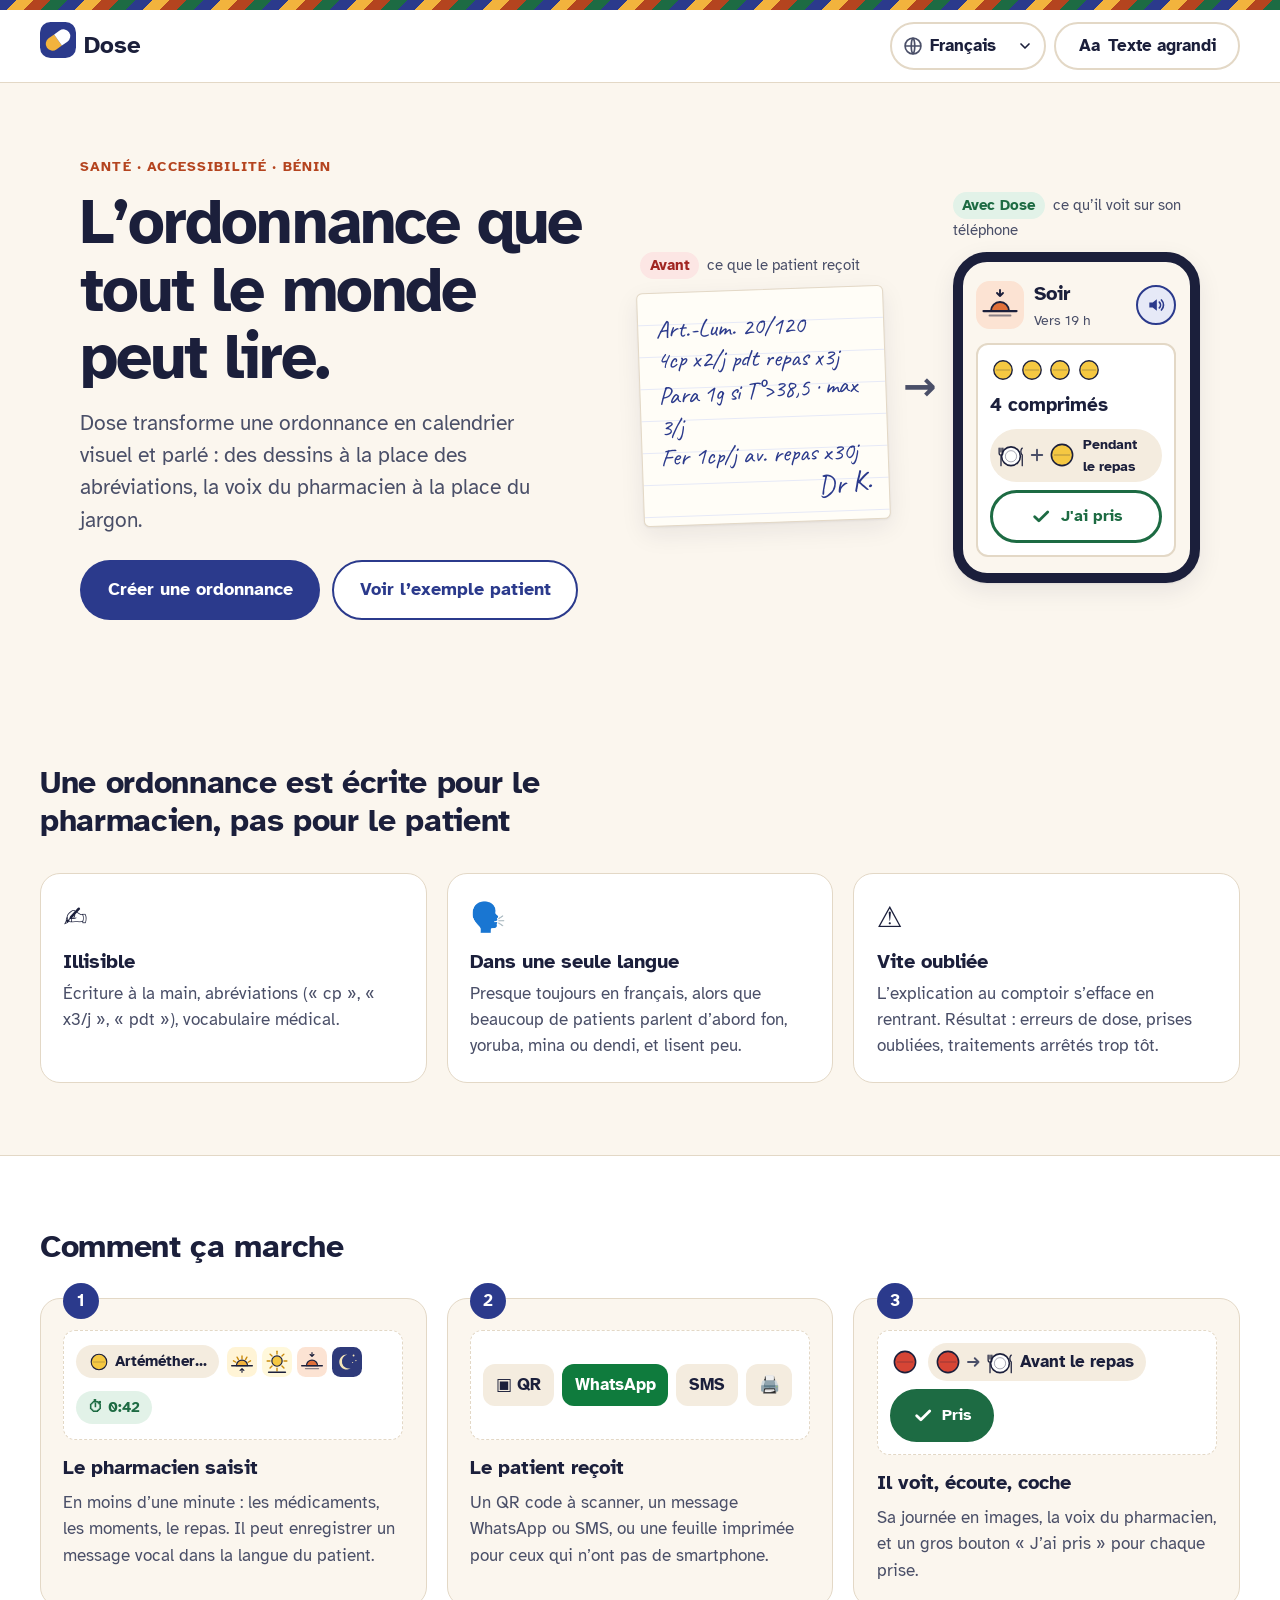
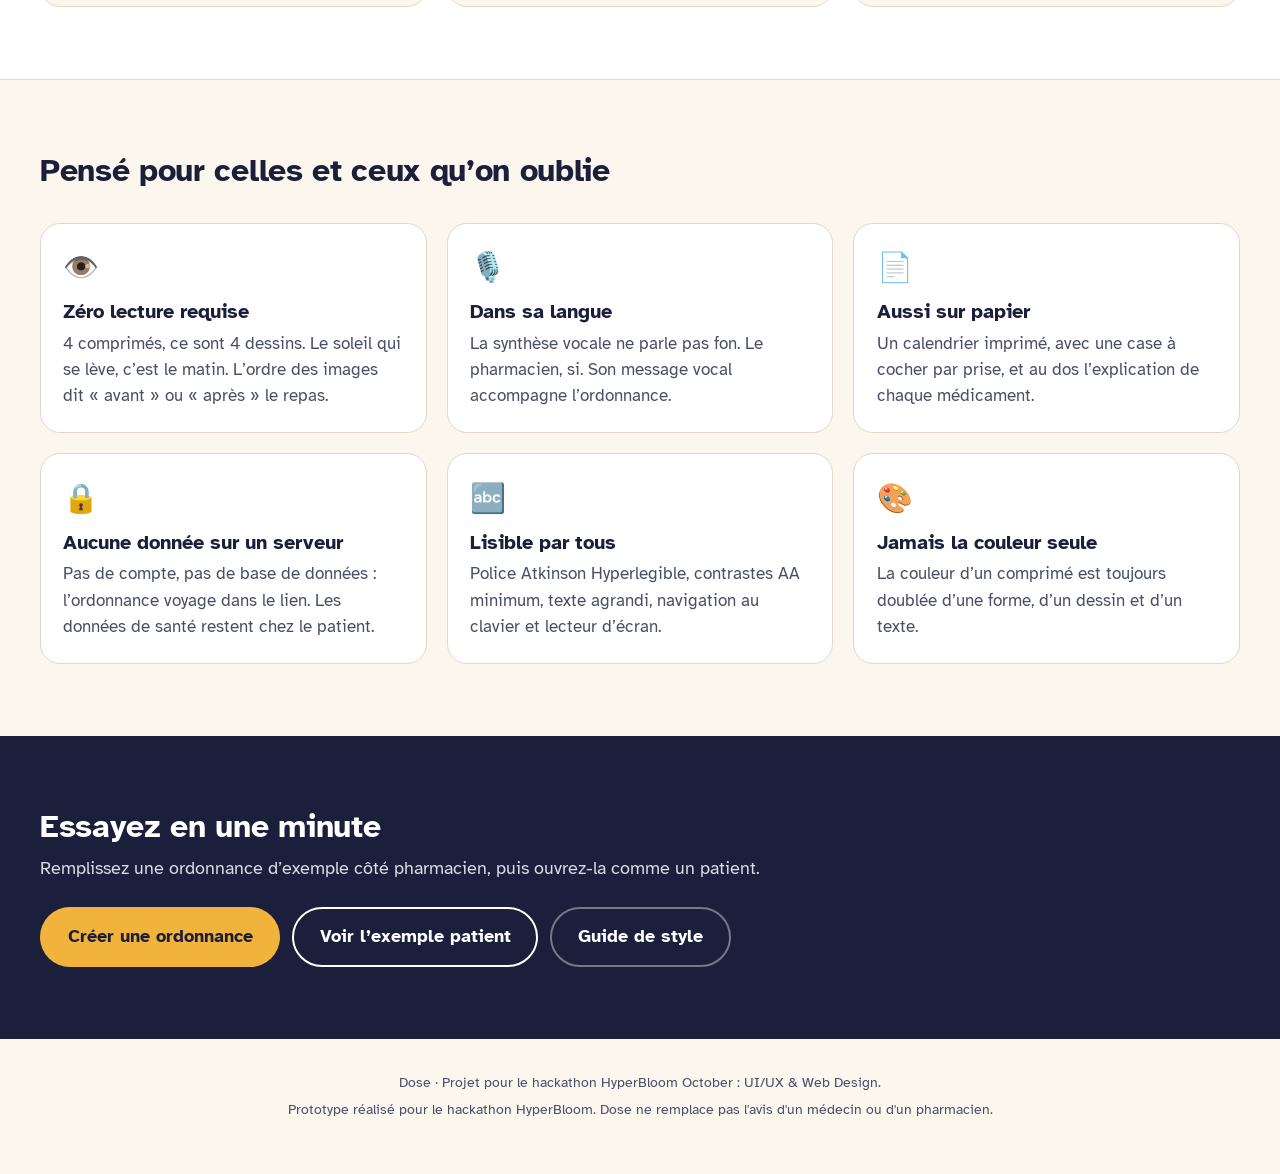
==== commit 71b1cca0: "Ajoute l'espagnol, le portugais et l'italien - Sélecteur de langue à 5 langues sur toutes les pages " ====
--- a/index.html
+++ b/index.html
@@ -19,10 +19,11 @@
   <header class="site-header">
     <a class="brand" href="index.html" data-i18n-attr="aria-label:a11y.home"><span data-logo></span><span>Dose</span></a>
     <div class="header-tools" role="group" data-i18n-attr="aria-label:a11y.prefs">
-      <div class="segmented" role="group" data-i18n-attr="aria-label:a11y.lang">
-        <button type="button" data-set-lang="fr" aria-pressed="true" lang="fr" aria-label="Français">FR</button>
-        <button type="button" data-set-lang="en" aria-pressed="false" lang="en" aria-label="English">EN</button>
-      </div>
+      <label class="lang-select">
+        <span class="sr-only" data-i18n="a11y.lang">Langue</span>
+        <span class="lang-globe" data-globe aria-hidden="true"></span>
+        <select data-lang-select></select>
+      </label>
       <button type="button" class="btn btn-ghost" data-action="bigtext" aria-pressed="false">
         <span aria-hidden="true">Aa</span> <span class="hide-sm" data-i18n="a11y.bigtext">Texte agrandi</span>
       </button>
@@ -144,6 +145,9 @@
 
   <script src="assets/js/core.js"></script>
   <script src="assets/js/catalog.js"></script>
+  <script src="assets/js/lang-es.js"></script>
+  <script src="assets/js/lang-pt.js"></script>
+  <script src="assets/js/lang-it.js"></script>
   <script src="assets/js/landing.js"></script>
 </body>
 </html>
--- a/assets/css/dose.css
+++ b/assets/css/dose.css
@@ -145,7 +145,24 @@
 .listen svg { width: 24px; height: 24px; }
 .listen[aria-pressed="true"] { background: var(--primary); color: #fff; }
 
-/* Segmenté FR / EN */
+/* Sélecteur de langue */
+.lang-select {
+  position: relative; display: inline-flex; align-items: center;
+  border: 2px solid var(--line); border-radius: var(--radius-pill); background: var(--surface);
+}
+.lang-select:focus-within { outline: 3px solid var(--ink); outline-offset: 3px; box-shadow: 0 0 0 7px var(--morning); }
+.lang-globe { position: absolute; left: .7rem; display: grid; pointer-events: none; color: var(--ink-2); }
+.lang-globe svg { width: 20px; height: 20px; }
+.lang-select select {
+  appearance: none; -webkit-appearance: none; font: inherit; font-weight: 700; color: var(--ink);
+  min-height: 44px; padding: 0 2rem 0 2.4rem; border: 0; background: transparent; border-radius: var(--radius-pill); cursor: pointer;
+  background-image: url("data:image/svg+xml,%3Csvg xmlns='http://www.w3.org/2000/svg' viewBox='0 0 24 24'%3E%3Cpath d='M6 9l6 6 6-6' fill='none' stroke='%231B1F3B' stroke-width='2.5' stroke-linecap='round' stroke-linejoin='round'/%3E%3C/svg%3E");
+  background-repeat: no-repeat; background-position: right .7rem center; background-size: 16px;
+}
+.lang-select select:focus-visible { outline: none; box-shadow: none; }
+.hint-voice.hint-info { background: var(--primary-soft); color: var(--primary); }
+
+/* Segmenté */
 .segmented { display: inline-flex; border: 2px solid var(--line); border-radius: var(--radius-pill); padding: 2px; }
 .segmented button {
   min-height: 40px; min-width: 44px; padding: 0 .8rem; font: inherit; font-weight: 700;
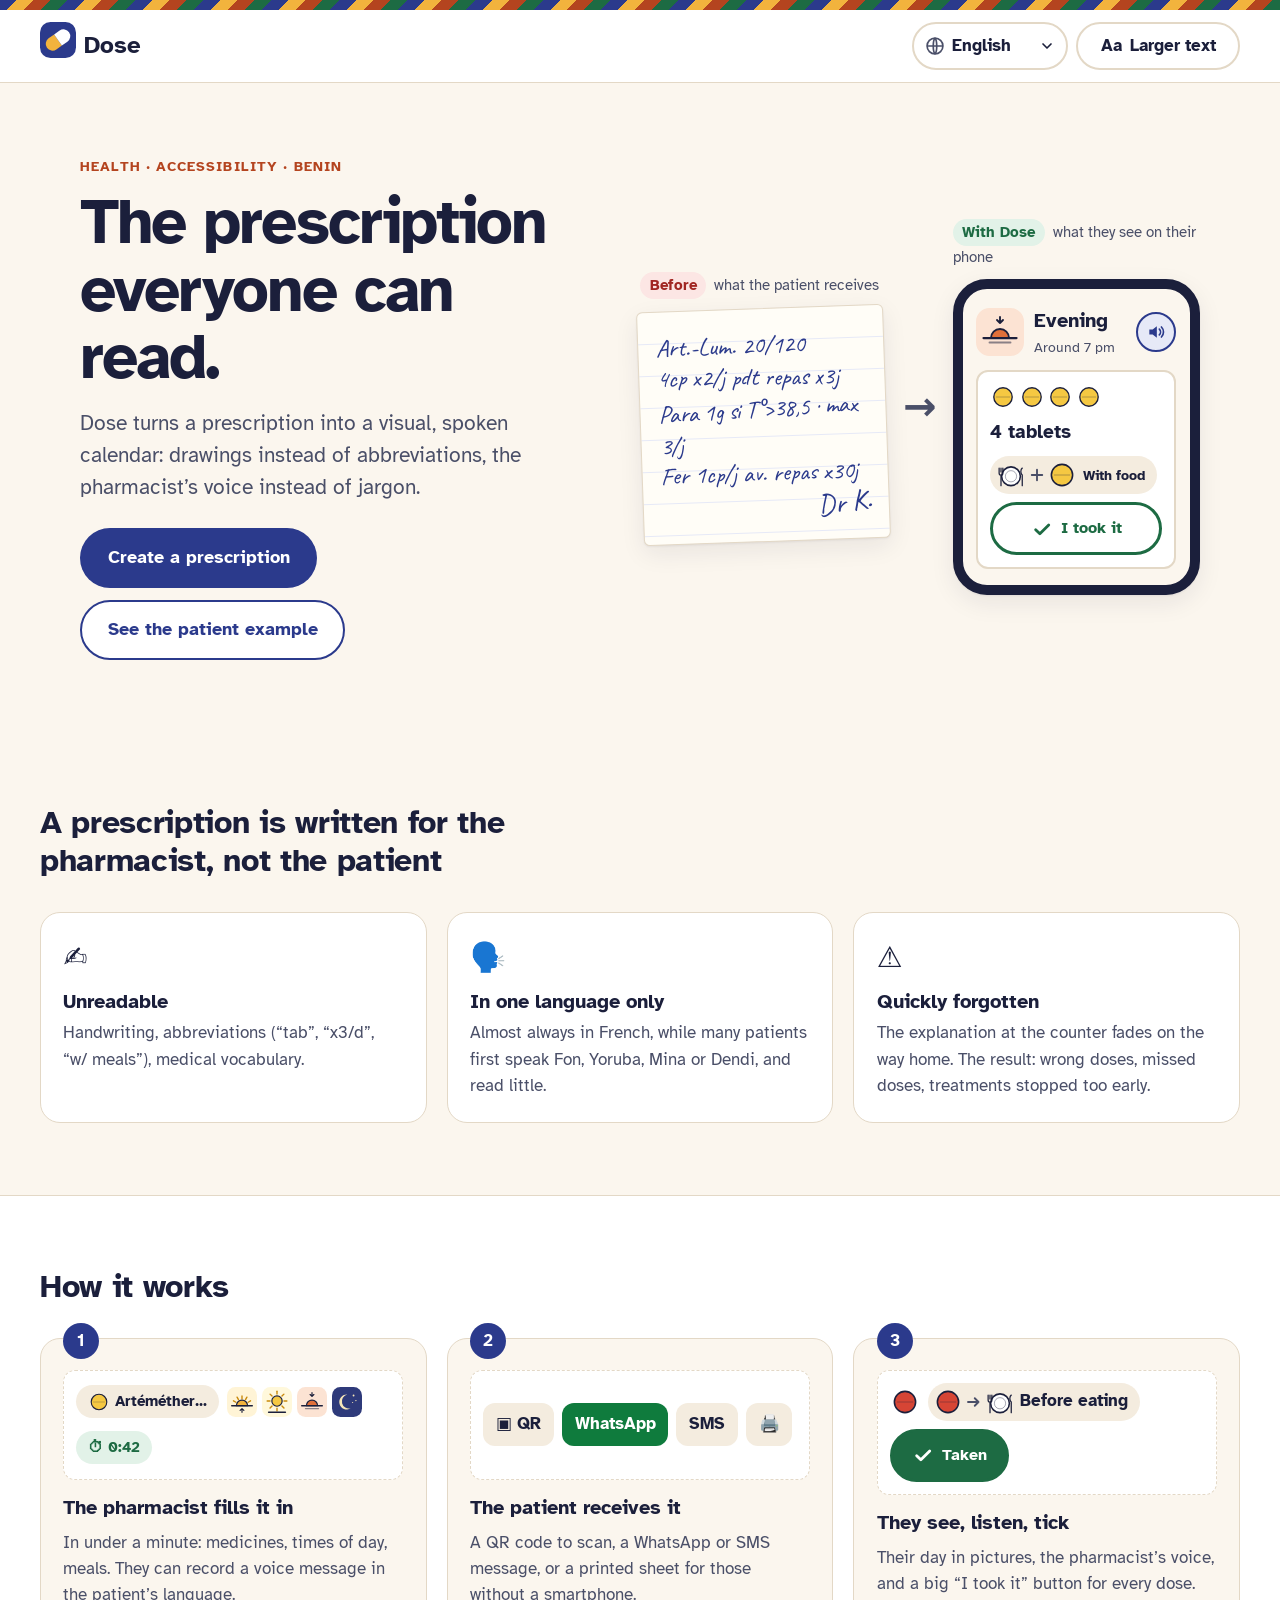
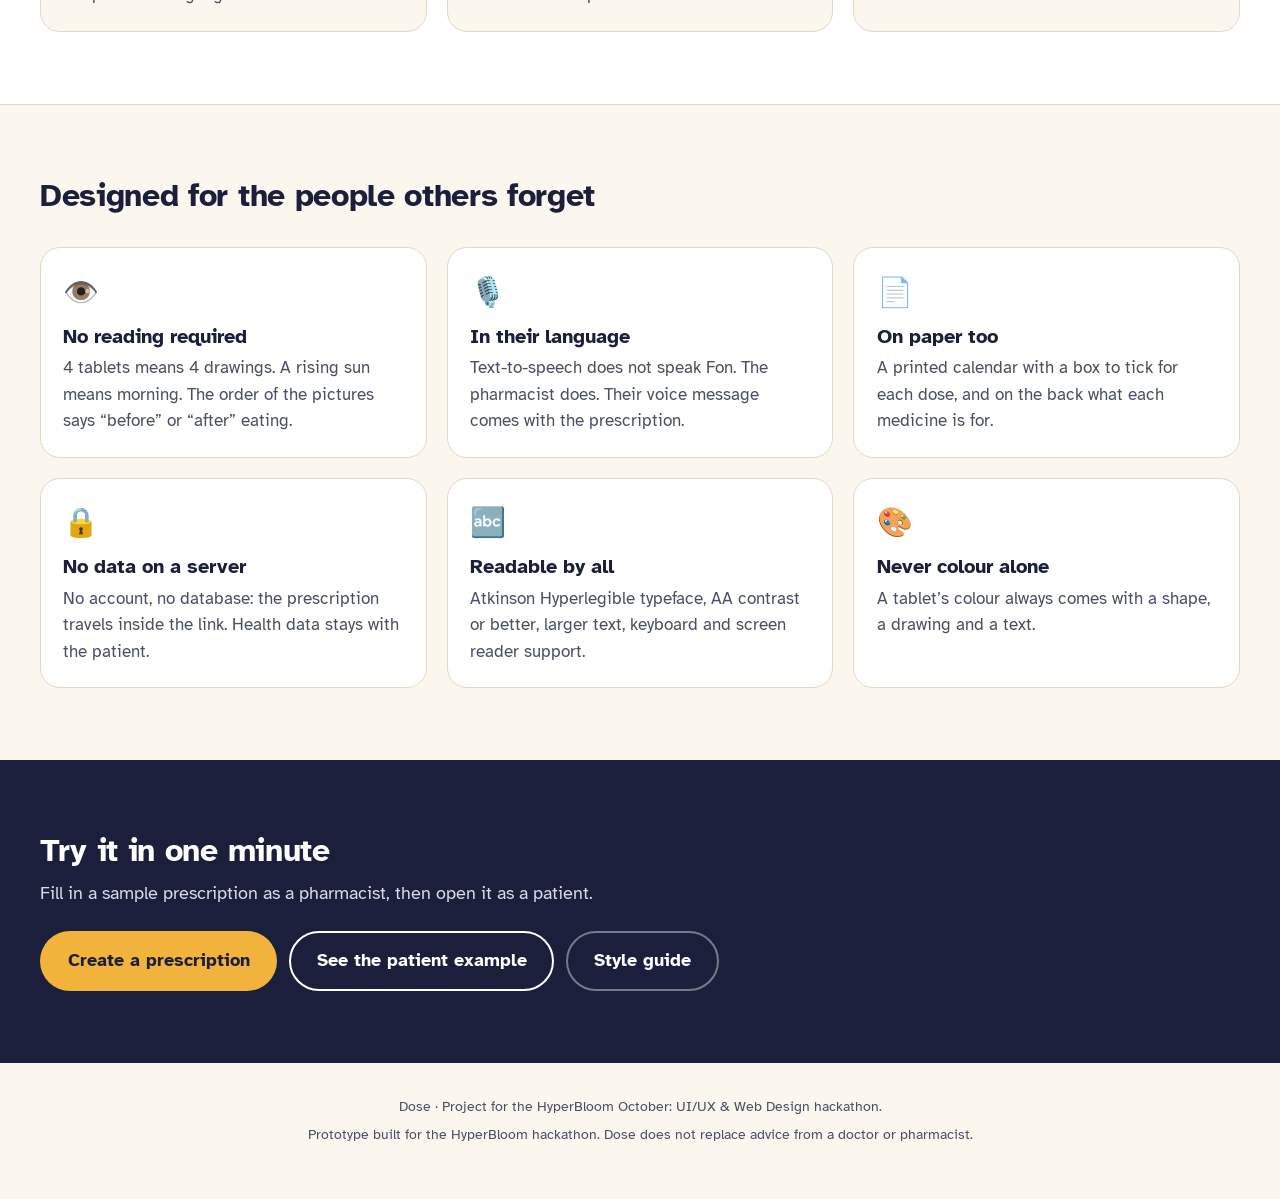
==== commit d0b93481: "Translate the repository to English - README, design brief (replaces CADRAGE.md), storyboard and all" ====
--- a/index.html
+++ b/index.html
@@ -1,12 +1,12 @@
 <!doctype html>
-<html lang="fr">
+<html lang="en">
 <head>
   <meta charset="utf-8">
   <meta name="viewport" content="width=device-width, initial-scale=1">
-  <title>Dose · L'ordonnance que tout le monde peut lire</title>
-  <meta name="description" content="Dose transforme une ordonnance en calendrier visuel et parlé, pour les patients qui lisent peu ou pas le français.">
-  <meta property="og:title" content="Dose · L'ordonnance que tout le monde peut lire">
-  <meta property="og:description" content="Des images à la place des abréviations, la voix du pharmacien à la place du jargon.">
+  <title>Dose · The prescription everyone can read</title>
+  <meta name="description" content="Dose turns a prescription into a visual, spoken calendar for patients who cannot read it.">
+  <meta property="og:title" content="Dose · The prescription everyone can read">
+  <meta property="og:description" content="Drawings instead of abbreviations, the pharmacist's voice instead of jargon.">
   <link rel="icon" href="assets/img/favicon.svg" type="image/svg+xml">
   <link rel="preconnect" href="https://fonts.googleapis.com">
   <link rel="preconnect" href="https://fonts.gstatic.com" crossorigin>
@@ -14,18 +14,18 @@
   <link rel="stylesheet" href="assets/css/dose.css">
 </head>
 <body class="landing">
-  <a class="skip-link" href="#main" data-i18n="a11y.skip">Aller au contenu</a>
+  <a class="skip-link" href="#main" data-i18n="a11y.skip">Skip to content</a>
   <div class="kente" aria-hidden="true"></div>
   <header class="site-header">
     <a class="brand" href="index.html" data-i18n-attr="aria-label:a11y.home"><span data-logo></span><span>Dose</span></a>
     <div class="header-tools" role="group" data-i18n-attr="aria-label:a11y.prefs">
       <label class="lang-select">
-        <span class="sr-only" data-i18n="a11y.lang">Langue</span>
+        <span class="sr-only" data-i18n="a11y.lang">Language</span>
         <span class="lang-globe" data-globe aria-hidden="true"></span>
         <select data-lang-select></select>
       </label>
       <button type="button" class="btn btn-ghost" data-action="bigtext" aria-pressed="false">
-        <span aria-hidden="true">Aa</span> <span class="hide-sm" data-i18n="a11y.bigtext">Texte agrandi</span>
+        <span aria-hidden="true">Aa</span> <span class="hide-sm" data-i18n="a11y.bigtext">Larger text</span>
       </button>
     </div>
   </header>
@@ -38,7 +38,7 @@
         <h1 data-i18n="l.title"></h1>
         <p class="hero-lead" data-i18n="l.lead"></p>
         <div class="cta-row">
-          <a class="btn btn-primary btn-lg" href="pharmacien.html" data-i18n="l.ctaPharma"></a>
+          <a class="btn btn-primary btn-lg" href="pharmacist.html" data-i18n="l.ctaPharma"></a>
           <a class="btn btn-secondary btn-lg" href="patient.html" data-i18n="l.ctaPatient"></a>
         </div>
       </div>
@@ -64,7 +64,7 @@
       </div>
     </section>
 
-    <!-- Problème -->
+    <!-- Problem -->
     <section class="band" aria-labelledby="problem-title">
       <div class="band-inner">
         <h2 id="problem-title" data-i18n="l.problemTitle"></h2>
@@ -85,7 +85,7 @@
       </div>
     </section>
 
-    <!-- Comment ça marche -->
+    <!-- How it works -->
     <section class="band band-alt" aria-labelledby="how-title">
       <div class="band-inner">
         <h2 id="how-title" data-i18n="l.howTitle"></h2>
@@ -109,7 +109,7 @@
       </div>
     </section>
 
-    <!-- Principes -->
+    <!-- Principles -->
     <section class="band" aria-labelledby="principles-title">
       <div class="band-inner">
         <h2 id="principles-title" data-i18n="l.prTitle"></h2>
@@ -124,13 +124,13 @@
       </div>
     </section>
 
-    <!-- Appel final -->
+    <!-- Final call to action -->
     <section class="band band-cta" aria-labelledby="cta-title">
       <div class="band-inner cta-inner">
         <h2 id="cta-title" data-i18n="l.ctaTitle"></h2>
         <p data-i18n="l.ctaText"></p>
         <div class="cta-row">
-          <a class="btn btn-primary btn-lg" href="pharmacien.html" data-i18n="l.ctaPharma"></a>
+          <a class="btn btn-primary btn-lg" href="pharmacist.html" data-i18n="l.ctaPharma"></a>
           <a class="btn btn-secondary btn-lg" href="patient.html" data-i18n="l.ctaPatient"></a>
           <a class="btn btn-ghost btn-lg" href="styleguide.html" data-i18n="l.ctaStyle"></a>
         </div>
--- a/assets/css/dose.css
+++ b/assets/css/dose.css
@@ -1,43 +1,43 @@
 /* =========================================================
-   Dose — design system
-   Atkinson Hyperlegible · contrastes WCAG AA minimum
+   Dose: design system
+   Atkinson Hyperlegible · WCAG AA contrast or better
    ========================================================= */
 
 :root {
   /* Surfaces */
-  --bg: #FBF6EE;          /* crème, moins éblouissant que le blanc pur */
+  --bg: #FBF6EE;          /* cream, less glare than pure white */
   --surface: #FFFFFF;
   --surface-2: #F4ECDF;
   --line: #E3D8C6;
 
-  /* Texte */
-  --ink: #1B1F3B;         /* 15.6:1 sur --bg */
-  --ink-2: #4A4F68;       /* 7.3:1 sur --bg */
-
-  /* Marque et états */
-  --primary: #2B3A8C;     /* indigo, 10:1 sur blanc */
+  /* Text */
+  --ink: #1B1F3B;         /* 14.9:1 on --bg */
+  --ink-2: #4A4F68;       /* 7.3:1 on --bg */
+
+  /* Brand and states */
+  --primary: #2B3A8C;     /* indigo, 10:1 on white */
   --primary-hover: #222E70;
   --primary-soft: #E6E9F7;
-  --accent: #B4441F;      /* terre cuite, 5.5:1 sur blanc */
-  --success: #1D6B43;     /* 6.5:1 sur blanc */
+  --accent: #B4441F;      /* terracotta, 5.5:1 on white */
+  --success: #1D6B43;     /* 6.5:1 on white */
   --success-soft: #E2F2E8;
   --warn: #7A4300;
   --warn-soft: #FFF1D6;
   --danger: #A12622;
   --danger-soft: #FCE6E4;
 
-  /* Moments de la journée (décor uniquement, jamais porteurs de texte) */
+  /* Times of day (decoration only, never carry text) */
   --morning: #F2B33D;
   --noon: #F5C842;
   --evening: #E0703A;
   --night: #2E3A7A;
 
-  /* Forme */
+  /* Shape */
   --radius: 20px;
   --radius-sm: 12px;
   --radius-pill: 999px;
   --shadow: 0 1px 2px rgba(27, 31, 59, .06), 0 8px 24px rgba(27, 31, 59, .08);
-  --tap: 48px;            /* cible tactile minimale */
+  --tap: 48px;            /* minimum touch target */
 
   --font: "Atkinson Hyperlegible", system-ui, -apple-system, "Segoe UI", Roboto, sans-serif;
   --hand: "Caveat", "Comic Sans MS", cursive;
@@ -91,7 +91,7 @@
 
 .kente { height: 10px; background: var(--kente); }
 
-/* ---------- En-tête ---------- */
+/* ---------- Header ---------- */
 .site-header {
   display: flex; align-items: center; justify-content: space-between; gap: 1rem;
   padding: .75rem clamp(1rem, 4vw, 2.5rem);
@@ -104,7 +104,7 @@
 .brand svg { width: 36px; height: 36px; }
 .header-tools { display: flex; align-items: center; gap: .5rem; flex-wrap: wrap; }
 
-/* ---------- Boutons ---------- */
+/* ---------- Buttons ---------- */
 .btn {
   display: inline-flex; align-items: center; justify-content: center; gap: .5rem;
   min-height: var(--tap); padding: .7rem 1.4rem;
@@ -123,7 +123,7 @@
 .btn-ghost[aria-pressed="true"] { background: var(--ink); color: #fff; border-color: var(--ink); }
 .btn-lg { min-height: 60px; font-size: 1.125rem; padding: .9rem 1.6rem; }
 
-/* Bouton « J'ai pris » */
+/* “I took it” button */
 .take {
   min-height: 60px; min-width: 9rem; padding: .7rem 1.2rem;
   font: inherit; font-weight: 700; font-size: 1.125rem;
@@ -135,7 +135,7 @@
 .take[aria-pressed="true"] { background: var(--success); color: #fff; }
 .take .check { width: 1.4em; height: 1.4em; }
 
-/* Bouton écouter */
+/* Listen button */
 .listen {
   width: var(--tap); height: var(--tap); flex: none;
   display: inline-grid; place-items: center;
@@ -145,7 +145,7 @@
 .listen svg { width: 24px; height: 24px; }
 .listen[aria-pressed="true"] { background: var(--primary); color: #fff; }
 
-/* Sélecteur de langue */
+/* Language picker */
 .lang-select {
   position: relative; display: inline-flex; align-items: center;
   border: 2px solid var(--line); border-radius: var(--radius-pill); background: var(--surface);
@@ -162,7 +162,7 @@
 .lang-select select:focus-visible { outline: none; box-shadow: none; }
 .hint-voice.hint-info { background: var(--primary-soft); color: var(--primary); }
 
-/* Segmenté */
+/* Segmented control */
 .segmented { display: inline-flex; border: 2px solid var(--line); border-radius: var(--radius-pill); padding: 2px; }
 .segmented button {
   min-height: 40px; min-width: 44px; padding: 0 .8rem; font: inherit; font-weight: 700;
@@ -170,13 +170,13 @@
 }
 .segmented button[aria-pressed="true"] { background: var(--ink); color: #fff; }
 
-/* ---------- Cartes ---------- */
+/* ---------- Cards ---------- */
 .card {
   background: var(--surface); border: 1px solid var(--line);
   border-radius: var(--radius); box-shadow: var(--shadow); padding: 1.25rem;
 }
 
-/* ---------- Pictogrammes ---------- */
+/* ---------- Pictograms ---------- */
 .pill { display: block; flex: none; }
 .pill-row { display: flex; flex-wrap: wrap; align-items: center; gap: .15rem; }
 .pill-count {
@@ -198,7 +198,7 @@
 .meal-seq .seq { flex: none; }
 .meal-seq .arrow { width: 18px !important; height: 18px !important; color: var(--ink-2); }
 
-/* Carte de prise (aperçu des composants) */
+/* Dose card (component preview) */
 .dose {
   display: grid; grid-template-columns: auto 1fr auto; align-items: center; gap: 1rem;
   padding: 1rem; border-radius: var(--radius-sm); background: var(--surface);
@@ -221,13 +221,13 @@
 .moment-head p { margin: 0; color: var(--ink-2); }
 .moment-head .listen { margin-left: auto; }
 
-/* ---------- Mouvement ---------- */
+/* ---------- Motion ---------- */
 @media (prefers-reduced-motion: reduce) {
   *, *::before, *::after { animation: none !important; transition: none !important; scroll-behavior: auto !important; }
 }
 
 /* =========================================================
-   Guide de style
+   Style guide
    ========================================================= */
 .sg main { max-width: 1100px; margin: 0 auto; padding: 2rem clamp(1rem, 4vw, 2.5rem) 4rem; }
 .sg section { margin-top: 3rem; }
@@ -256,7 +256,7 @@
 .sg footer { text-align: center; color: var(--ink-2); padding: 2rem 1rem; border-top: 1px solid var(--line); }
 
 /* =========================================================
-   Vue patient
+   Patient view
    ========================================================= */
 .patient main { max-width: 680px; margin: 0 auto; padding: 1.25rem 1rem 3rem; }
 .patient main:focus { outline: none; }
@@ -277,7 +277,7 @@
   padding: .6rem 1rem; font-weight: 700; margin-bottom: 1.25rem;
 }
 
-/* Bonjour */
+/* Greeting */
 .hello { margin-bottom: 1.25rem; }
 .hello-date { color: var(--ink-2); margin: 0 0 .25rem; }
 .hello-date::first-letter { text-transform: uppercase; }
@@ -290,7 +290,7 @@
 .hello-actions { display: flex; flex-wrap: wrap; gap: .75rem; }
 .hello-actions .btn { flex: 1 1 240px; }
 
-/* Statut du moment */
+/* Current status */
 .status-stack { display: grid; gap: .75rem; margin-bottom: 1.5rem; }
 .status {
   display: flex; gap: 1rem; align-items: flex-start;
@@ -314,7 +314,7 @@
 }
 @keyframes pop { 0% { transform: scale(.4); } 70% { transform: scale(1.15); } 100% { transform: scale(1); } }
 
-/* Moments */
+/* Times of day */
 .moment {
   background: var(--surface); border: 1px solid var(--line); border-radius: var(--radius);
   box-shadow: var(--shadow); padding: 1.1rem; margin-bottom: 1.25rem;
@@ -361,7 +361,7 @@
 }
 .info-btn svg { width: 22px; height: 22px; flex: none; }
 
-/* Si besoin */
+/* Only if needed */
 .prn-actions { display: grid; gap: .5rem; }
 .prn-count { display: flex; align-items: center; gap: .6rem; font-weight: 700; margin: 0 0 .5rem; }
 .dots { display: inline-flex; gap: .3rem; }
@@ -380,7 +380,7 @@
 
 .patient-footer { max-width: 680px; margin: 0 auto; padding: 1.5rem 1rem 2.5rem; color: var(--ink-2); font-size: .9rem; text-align: center; }
 
-/* Fiche médicament (boîte de dialogue) */
+/* Medicine sheet (dialog) */
 .sheet {
   width: min(640px, calc(100% - 1.5rem)); max-height: calc(100% - 1.5rem);
   border: 0; border-radius: var(--radius); padding: 1.25rem; color: var(--ink); background: var(--bg);
@@ -403,13 +403,13 @@
 .fiche-how { background: var(--success-soft); border-color: #B9DCC6; }
 .sheet-source { margin: 1rem 0 0; font-size: .9rem; color: var(--ink-2); }
 
-/* Aperçu intégré (vue pharmacien) */
+/* Embedded preview (pharmacist view) */
 .embed .site-header, .embed .kente, .embed .patient-footer, .embed .skip-link { display: none; }
 .embed main { padding: 1rem .85rem 2rem; }
 .embed .hello h1 { font-size: 2rem; }
 
 /* =========================================================
-   Vue pharmacien
+   Pharmacist view
    ========================================================= */
 .brand-tag {
   font-size: .8rem; font-weight: 700; text-transform: uppercase; letter-spacing: .06em;
@@ -435,7 +435,7 @@
 .grid2 { display: grid; gap: 1rem; grid-template-columns: repeat(auto-fit, minmax(220px, 1fr)); }
 .grid3 { display: grid; gap: 1rem; grid-template-columns: repeat(auto-fit, minmax(190px, 1fr)); }
 
-/* Champs */
+/* Fields */
 .field { display: grid; gap: .35rem; margin-bottom: 1rem; align-content: start; }
 .field label, .field .label, .fs legend { font-weight: 700; }
 .field input, .field select, .field textarea {
@@ -457,7 +457,7 @@
 .fs { border: 0; padding: 0; margin: 0 0 1rem; min-width: 0; }
 .fs legend { padding: 0; margin-bottom: .5rem; }
 
-/* Ajout */
+/* Adding medicines */
 .add-row { display: flex; gap: .75rem; align-items: flex-end; flex-wrap: wrap; }
 .add-field { flex: 1 1 260px; margin-bottom: 0; }
 .quick { display: flex; flex-wrap: wrap; align-items: center; gap: .5rem; margin: 1rem 0; }
@@ -472,7 +472,7 @@
 .empty-meds { color: var(--ink-2); padding: 1.25rem; text-align: center; border: 2px dashed var(--line); border-radius: var(--radius-sm); margin: 0; }
 .empty-meds[hidden] { display: none; }
 
-/* Carte médicament */
+/* Medicine card */
 .med-list { list-style: none; margin: 0; padding: 0; display: grid; gap: 1rem; }
 .med-card { border: 2px solid var(--line); border-radius: var(--radius); padding: 1rem 1.1rem .25rem; background: var(--bg); }
 .med-head { display: flex; align-items: center; gap: .75rem; margin-bottom: 1rem; }
@@ -533,7 +533,7 @@
 .check-row svg { width: 20px; height: 20px; vertical-align: -4px; color: var(--primary); }
 .fiche-opts { border-top: 1px dashed var(--line); padding-top: .5rem; margin-bottom: .75rem; }
 
-/* Voix */
+/* Voice */
 .voice { display: flex; flex-wrap: wrap; align-items: center; gap: .75rem; margin-bottom: .5rem; }
 .voice audio { max-width: 100%; }
 .btn-rec { background: var(--surface); color: var(--danger); border-color: var(--danger); }
@@ -545,7 +545,7 @@
 .rec-bar { flex: 1 1 160px; height: 10px; background: var(--surface-2); border-radius: var(--radius-pill); overflow: hidden; }
 .rec-bar span { display: block; height: 100%; background: var(--danger); }
 
-/* Erreurs */
+/* Errors */
 .error-summary {
   border: 3px solid var(--danger); background: var(--danger-soft); border-radius: var(--radius-sm);
   padding: 1rem 1.25rem; margin-bottom: 1.25rem;
@@ -556,7 +556,7 @@
 
 .generate-row { display: grid; gap: .5rem; justify-items: start; margin: 1.5rem 0; }
 
-/* Résultat */
+/* Result */
 .result { border: 3px solid var(--success); scroll-margin-top: 1rem; }
 .result:focus { outline: none; }
 .result.is-stale { border-color: #C98A0C; }
@@ -579,7 +579,7 @@
 .btn-whatsapp { background: #0F7B3D; color: #fff; }
 .btn-whatsapp:hover { background: #0B6332; }
 
-/* Aperçu */
+/* Preview */
 .preview { position: sticky; top: 1rem; }
 .preview-head { display: flex; align-items: center; justify-content: space-between; margin-bottom: .75rem; }
 .preview-head h2 { font-size: 1.1rem; margin: 0; text-transform: uppercase; letter-spacing: .06em; color: var(--ink-2); }
@@ -609,7 +609,7 @@
 }
 
 /* =========================================================
-   Feuille papier
+   Paper sheet
    ========================================================= */
 .print-btn { width: 100%; margin-top: 1.25rem; }
 .print-only { display: none; }
@@ -666,7 +666,7 @@
 .ps-f-alert { background: #FCE6E4; padding: 1.5mm 2mm; border-radius: 2mm; }
 
 /* =========================================================
-   Page d'accueil
+   Home page
    ========================================================= */
 .landing main:focus { outline: none; }
 .hero {
